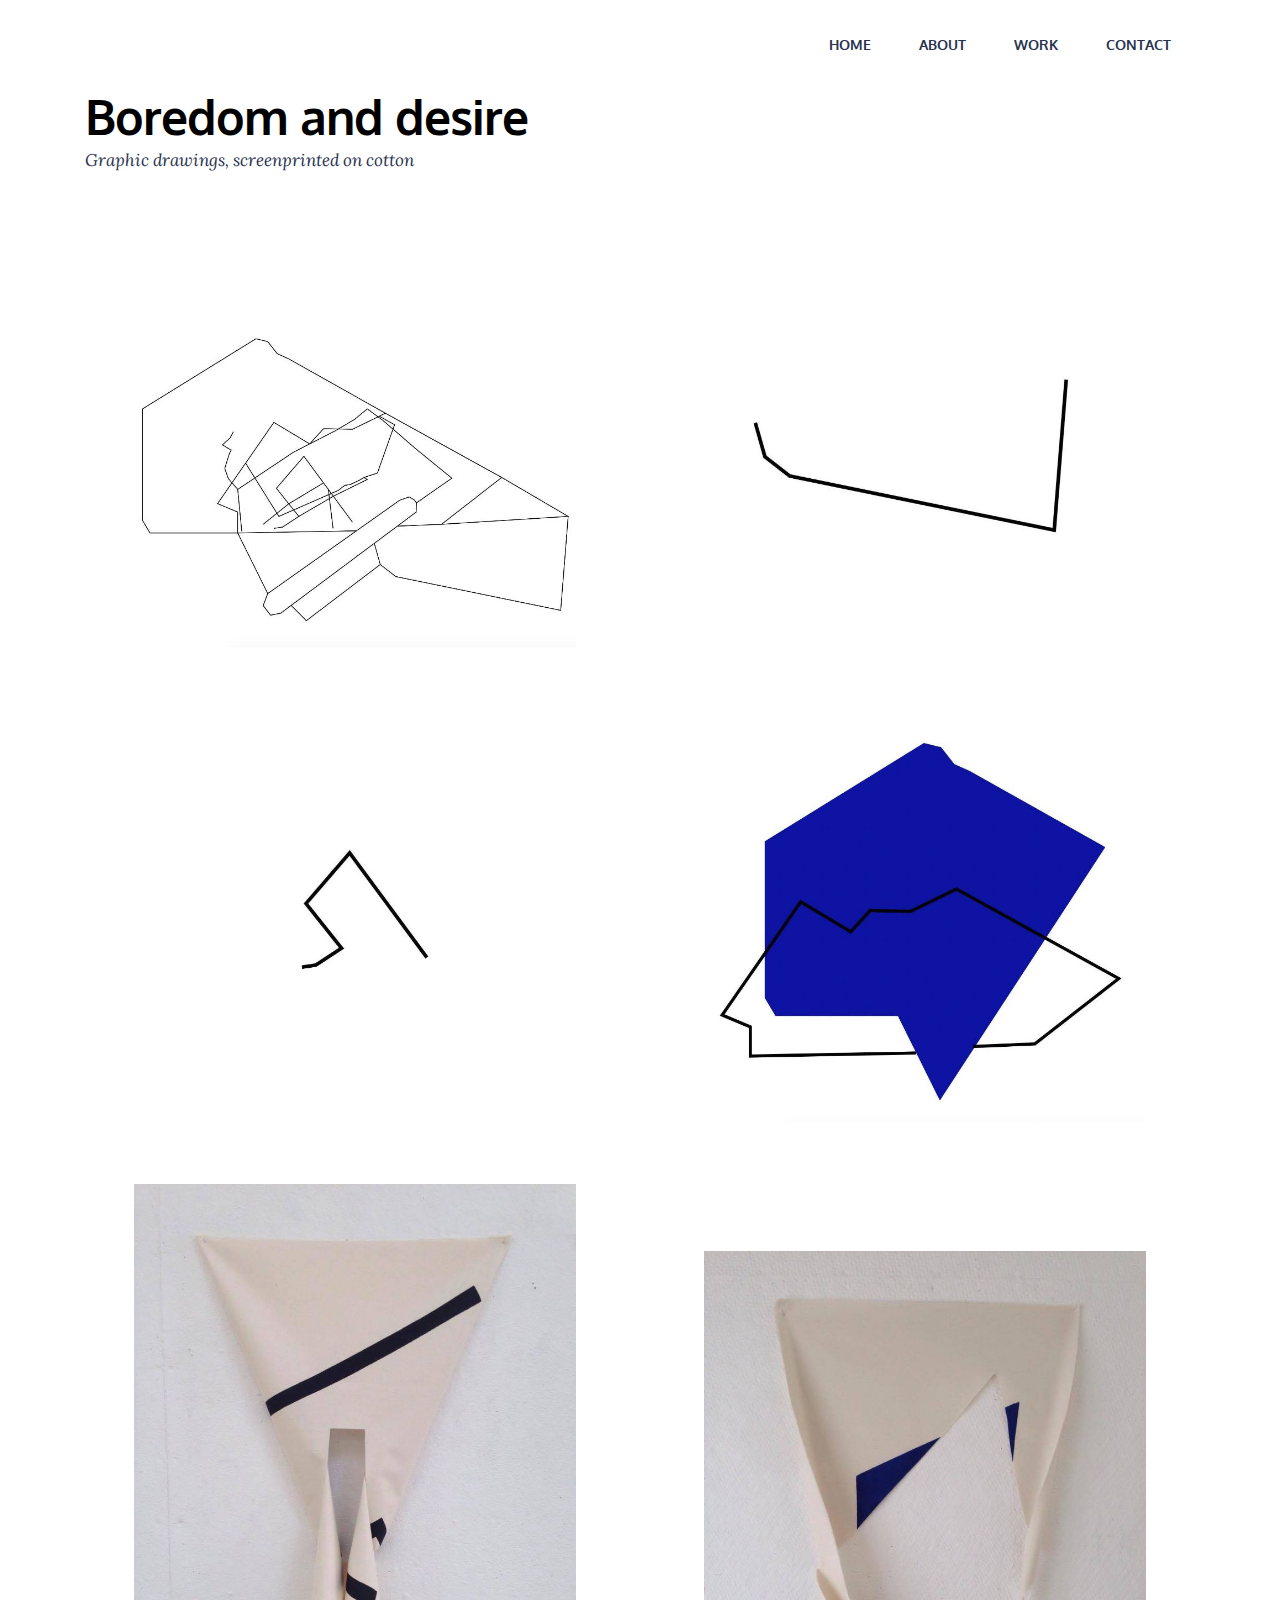
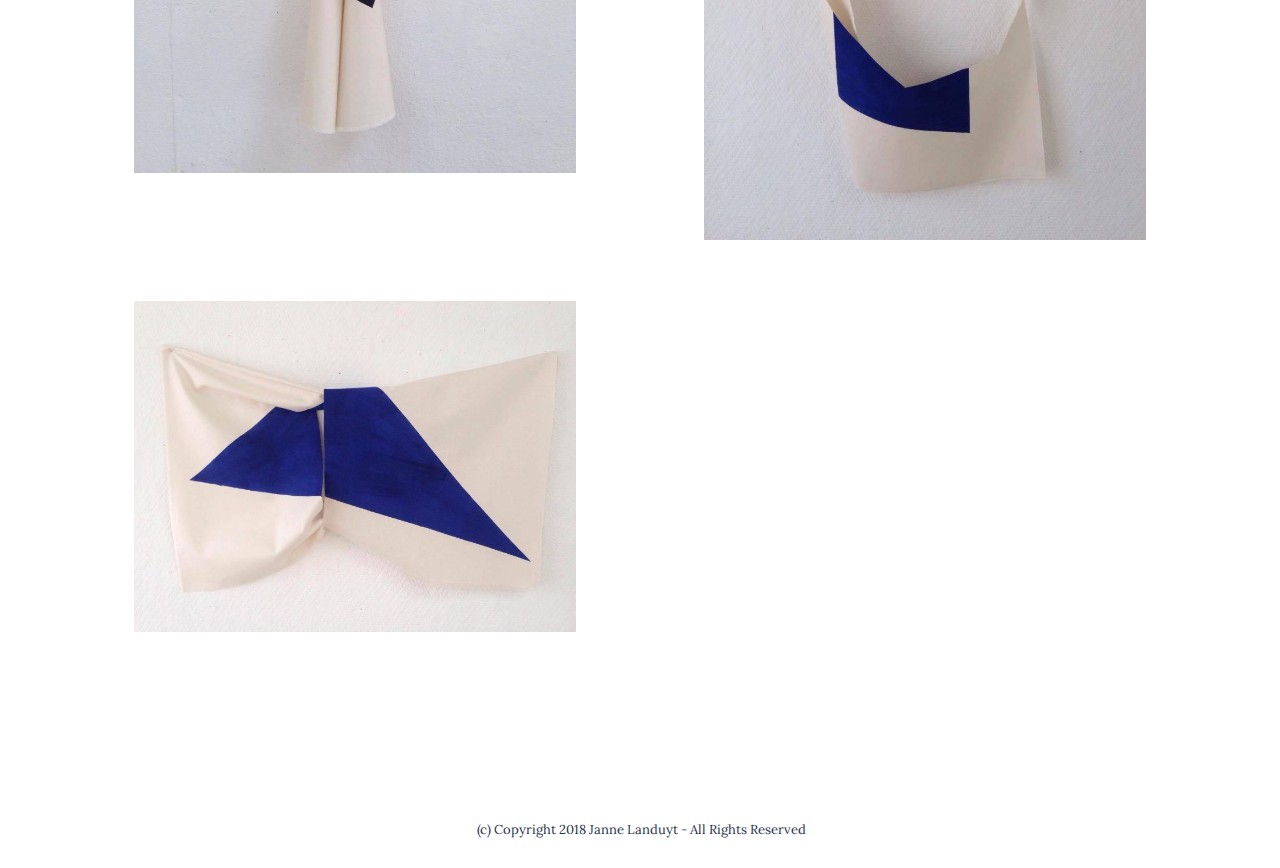
==== boredomanddesire.html @ 8091a499 "create github pages" ====
<!DOCTYPE html>
<html>
<head>
  <!-- Site made with Mobirise Website Builder v4.3.2, https://mobirise.com -->
  <meta charset="UTF-8">
  <meta http-equiv="X-UA-Compatible" content="IE=edge">
  <meta name="generator" content="Mobirise v4.3.2, mobirise.com">
  <meta name="viewport" content="width=device-width, initial-scale=1">
  <link rel="shortcut icon" href="assets/images/logo.png" type="image/x-icon">
  <meta name="description" content="Janne Landuyt, textile design, boredom and desire">
  <title>boredomanddesire</title>
  <link rel="stylesheet" href="assets/et-line-font-plugin/style.css">
  <link rel="stylesheet" href="https://fonts.googleapis.com/css?family=Montserrat:400,700">
  <link rel="stylesheet" href="https://fonts.googleapis.com/css?family=Raleway:100,100i,200,200i,300,300i,400,400i,500,500i,600,600i,700,700i,800,800i,900,900i">
  <link rel="stylesheet" href="assets/bootstrap-material-design-font/css/material.css">
  <link rel="stylesheet" href="https://fonts.googleapis.com/css?family=Lora:400,700,400italic,700italic&subset=latin">
  <link rel="stylesheet" href="assets/tether/tether.min.css">
  <link rel="stylesheet" href="assets/bootstrap/css/bootstrap.min.css">
  <link rel="stylesheet" href="assets/dropdown/css/style.css">
  <link rel="stylesheet" href="assets/theme/css/style.css">
  <link rel="stylesheet" href="assets/mobirise-gallery/style.css">
  <link rel="stylesheet" href="assets/mobirise/css/mbr-additional.css" type="text/css">
  
  
  
</head>
<body>
<section id="menu-9" data-rv-view="12">

    <nav class="navbar navbar-dropdown transparent bg-color">
        <div class="container">

            <div class="mbr-table">
                
                <div class="mbr-table-cell">

                    <button class="navbar-toggler pull-xs-right hidden-md-up" type="button" data-toggle="collapse" data-target="#exCollapsingNavbar">
                        <div class="hamburger-icon"></div>
                    </button>

                    <ul class="nav-dropdown collapse pull-xs-right nav navbar-nav navbar-toggleable-sm" id="exCollapsingNavbar"><li class="nav-item dropdown"><a class="nav-link link" href="index.html#header5-0">HOME</a></li><li class="nav-item"><a class="nav-link link" href="index.html#msg-box5-1">ABOUT</a></li><li class="nav-item"><a class="nav-link link" href="Work.html">WORK</a></li><li class="nav-item"><a class="nav-link link" href="page7.html">CONTACT</a></li></ul>
                    <button hidden="" class="navbar-toggler navbar-close" type="button" data-toggle="collapse" data-target="#exCollapsingNavbar">
                        <div class="close-icon"></div>
                    </button>

                </div>
            </div>

        </div>
    </nav>

</section>

<section class="engine"><a href="https://mobirise.co/c">free web page maker</a></section><section class="mbr-info mbr-section mbr-section-md-padding mbr-after-navbar" id="msg-box2-b" data-rv-view="14" style="background-color: rgb(255, 255, 255); padding-top: 90px; padding-bottom: 90px;">

    
    <div class="container">
        <div class="row">

            

            <div class="mbr-table-md-up">
              <div class="mbr-table-cell mbr-right-padding-md-up col-md-8 text-xs-center text-md-left">
                  <h3 class="mbr-info-title mbr-section-title display-2">Boredom and desire</h3>
                  <h2 class="mbr-info-subtitle mbr-section-subtitle">Graphic drawings, screenprinted on cotton</h2>
              </div>
              <div class="mbr-table-cell col-md-4">
                  
              </div>
            </div>

        </div>
    </div>
</section>

<section class="mbr-gallery mbr-section mbr-section-nopadding mbr-slider-carousel" data-filter="false" id="gallery2-d" data-rv-view="17" style="padding-top: 0rem; padding-bottom: 6rem;">
    <!-- Filter -->
    

    <!-- Gallery -->
    <div class="mbr-gallery-row container">
        <div class=" mbr-gallery-layout-default">
            <div>
                <div>
                    <div class="mbr-gallery-item mbr-gallery-item__mobirise3 mbr-gallery-item--p4" data-video-url="false" data-tags="Awesome">
                        <div href="#lb-gallery2-d" data-slide-to="0" data-toggle="modal">
                            
                            

                            <img src="assets/images/screen-shot-2017-10-17-at-14.37.32-1852x1341-800x579.jpg" alt="">
                            
                            <span class="icon-focus"></span>
                            
                        </div>
                    </div><div class="mbr-gallery-item mbr-gallery-item__mobirise3 mbr-gallery-item--p4" data-video-url="false" data-tags="Responsive">
                        <div href="#lb-gallery2-d" data-slide-to="1" data-toggle="modal">
                            
                            

                            <img src="assets/images/screen-shot-2018-01-03-at-14.00.14-1155x683-800x473.jpg" alt="">
                            
                            <span class="icon-focus"></span>
                            
                        </div>
                    </div><div class="mbr-gallery-item mbr-gallery-item__mobirise3 mbr-gallery-item--p4" data-video-url="false" data-tags="Responsive">
                        <div href="#lb-gallery2-d" data-slide-to="2" data-toggle="modal">
                            
                            

                            <img src="assets/images/screen-shot-2017-10-17-at-14.38.14-1327x1224-800x737.jpg" alt="">
                            
                            <span class="icon-focus"></span>
                            
                        </div>
                    </div><div class="mbr-gallery-item mbr-gallery-item__mobirise3 mbr-gallery-item--p4" data-video-url="false" data-tags="Creative">
                        <div href="#lb-gallery2-d" data-slide-to="3" data-toggle="modal">
                            
                            

                            <img src="assets/images/screen-shot-2018-01-03-at-13.59.36-1167x743-800x509.jpg" alt="">
                            
                            <span class="icon-focus"></span>
                            
                        </div>
                    </div><div class="mbr-gallery-item mbr-gallery-item__mobirise3 mbr-gallery-item--p4" data-video-url="false" data-tags="Awesome">
                        <div href="#lb-gallery2-d" data-slide-to="4" data-toggle="modal">
                            
                            

                            <img src="assets/images/22429419-1470267899693485-988376599-o-852x1136-800x1066.jpg" alt="">
                            
                            <span class="icon-focus"></span>
                            
                        </div>
                    </div><div class="mbr-gallery-item mbr-gallery-item__mobirise3 mbr-gallery-item--p4" data-video-url="false" data-tags="Beautiful">
                        <div href="#lb-gallery2-d" data-slide-to="5" data-toggle="modal">
                            
                            

                            <img src="assets/images/22403924-1470267896360152-115201936-o-852x1136-800x1066.jpg" alt="">
                            
                            <span class="icon-focus"></span>
                            
                        </div>
                    </div><div class="mbr-gallery-item mbr-gallery-item__mobirise3 mbr-gallery-item--p4" data-video-url="false" data-tags="Animated">
                        <div href="#lb-gallery2-d" data-slide-to="6" data-toggle="modal">
                            
                            

                            <img src="assets/images/22403864-1470267893026819-1848328348-o-1136x852-800x600.jpg" alt="">
                            
                            <span class="icon-focus"></span>
                            
                        </div>
                    </div>
                </div>
            </div>
            <div class="clearfix"></div>
        </div>
    </div>

    <!-- Lightbox -->
    <div data-app-prevent-settings="" class="mbr-slider modal fade carousel slide" tabindex="-1" data-keyboard="true" data-interval="false" id="lb-gallery2-d">
        <div class="modal-dialog">
            <div class="modal-content">
                <div class="modal-body">
                    <ol class="carousel-indicators">
                        <li data-app-prevent-settings="" data-target="#lb-gallery2-d" data-slide-to="0"></li><li data-app-prevent-settings="" data-target="#lb-gallery2-d" data-slide-to="1"></li><li data-app-prevent-settings="" data-target="#lb-gallery2-d" data-slide-to="2"></li><li data-app-prevent-settings="" data-target="#lb-gallery2-d" data-slide-to="3"></li><li data-app-prevent-settings="" data-target="#lb-gallery2-d" data-slide-to="4"></li><li data-app-prevent-settings="" data-target="#lb-gallery2-d" data-slide-to="5"></li><li data-app-prevent-settings="" data-target="#lb-gallery2-d" class=" active" data-slide-to="6"></li>
                    </ol>
                    <div class="carousel-inner">
                        <div class="carousel-item">
                            <img src="assets/images/screen-shot-2017-10-17-at-14.37.32-1852x1341.jpg" alt="">
                        </div><div class="carousel-item">
                            <img src="assets/images/screen-shot-2018-01-03-at-14.00.14-1155x683.jpg" alt="">
                        </div><div class="carousel-item">
                            <img src="assets/images/screen-shot-2017-10-17-at-14.38.14-1327x1224.jpg" alt="">
                        </div><div class="carousel-item">
                            <img src="assets/images/screen-shot-2018-01-03-at-13.59.36-1167x743.jpg" alt="">
                        </div><div class="carousel-item">
                            <img src="assets/images/22429419-1470267899693485-988376599-o-852x1136.jpg" alt="">
                        </div><div class="carousel-item">
                            <img src="assets/images/22403924-1470267896360152-115201936-o-852x1136.jpg" alt="">
                        </div><div class="carousel-item active">
                            <img src="assets/images/22403864-1470267893026819-1848328348-o-1136x852.jpg" alt="">
                        </div>
                    </div>
                    <a class="left carousel-control" role="button" data-slide="prev" href="#lb-gallery2-d">
                        <span class="icon-prev" aria-hidden="true"></span>
                        <span class="sr-only">Previous</span>
                    </a>
                    <a class="right carousel-control" role="button" data-slide="next" href="#lb-gallery2-d">
                        <span class="icon-next" aria-hidden="true"></span>
                        <span class="sr-only">Next</span>
                    </a>

                    <a class="close" href="#" role="button" data-dismiss="modal">
                        <span aria-hidden="true">×</span>
                        <span class="sr-only">Close</span>
                    </a>
                </div>
            </div>
        </div>
    </div>
</section>

<footer class="mbr-small-footer mbr-section mbr-section-nopadding" id="footer1-17" data-rv-view="48" style="background-color: rgb(255, 255, 255); padding-top: 1.75rem; padding-bottom: 1.75rem;">
    
    <div class="container text-xs-center">
        <p>&nbsp;(c) Copyright 2018 Janne Landuyt - All Rights Reserved</p>
    </div>
</footer>


  <script src="assets/web/assets/jquery/jquery.min.js"></script>
  <script src="assets/tether/tether.min.js"></script>
  <script src="assets/bootstrap/js/bootstrap.min.js"></script>
  <script src="assets/dropdown/js/script.min.js"></script>
  <script src="assets/touch-swipe/jquery.touch-swipe.min.js"></script>
  <script src="assets/masonry/masonry.pkgd.min.js"></script>
  <script src="assets/imagesloaded/imagesloaded.pkgd.min.js"></script>
  <script src="assets/bootstrap-carousel-swipe/bootstrap-carousel-swipe.js"></script>
  <script src="assets/smooth-scroll/smooth-scroll.js"></script>
  <script src="assets/theme/js/script.js"></script>
  <script src="assets/mobirise-gallery/player.min.js"></script>
  <script src="assets/mobirise-gallery/script.js"></script>
  
  
</body>
</html>
---- assets/et-line-font-plugin/style.css ----
@font-face {
	font-family: 'et-line';
	src:url('fonts/et-line.eot');
	src:url('fonts/et-line.eot?#iefix') format('embedded-opentype'),
		url('fonts/et-line.woff') format('woff'),
		url('fonts/et-line.ttf') format('truetype'),
		url('fonts/et-line.svg#et-line') format('svg');
	font-weight: normal;
	font-style: normal;
}

/* Use the following CSS code if you want to use data attributes for inserting your icons */
.etl-icon, [data-icon]:before {
	font-family: 'et-line';
	content: attr(data-icon);
	speak: none;
	font-weight: normal;
	font-variant: normal;
	text-transform: none;
	line-height: 1;
	-webkit-font-smoothing: antialiased;
	-moz-osx-font-smoothing: grayscale;
	display:inline-block;
}

/* Use the following CSS code if you want to have a class per icon */
/*
Instead of a list of all class selectors,
you can use the generic selector below, but it's slower:
[class*="icon-"] {
*/
.icon-mobile, .icon-laptop, .icon-desktop, .icon-tablet, .icon-phone, .icon-document, .icon-documents, .icon-search, .icon-clipboard, .icon-newspaper, .icon-notebook, .icon-book-open, .icon-browser, .icon-calendar, .icon-presentation, .icon-picture, .icon-pictures, .icon-video, .icon-camera, .icon-printer, .icon-toolbox, .icon-briefcase, .icon-wallet, .icon-gift, .icon-bargraph, .icon-grid, .icon-expand, .icon-focus, .icon-edit, .icon-adjustments, .icon-ribbon, .icon-hourglass, .icon-lock, .icon-megaphone, .icon-shield, .icon-trophy, .icon-flag, .icon-map, .icon-puzzle, .icon-basket, .icon-envelope, .icon-streetsign, .icon-telescope, .icon-gears, .icon-key, .icon-paperclip, .icon-attachment, .icon-pricetags, .icon-lightbulb, .icon-layers, .icon-pencil, .icon-tools, .icon-tools-2, .icon-scissors, .icon-paintbrush, .icon-magnifying-glass, .icon-circle-compass, .icon-linegraph, .icon-mic, .icon-strategy, .icon-beaker, .icon-caution, .icon-recycle, .icon-anchor, .icon-profile-male, .icon-profile-female, .icon-bike, .icon-wine, .icon-hotairballoon, .icon-globe, .icon-genius, .icon-map-pin, .icon-dial, .icon-chat, .icon-heart, .icon-cloud, .icon-upload, .icon-download, .icon-target, .icon-hazardous, .icon-piechart, .icon-speedometer, .icon-global, .icon-compass, .icon-lifesaver, .icon-clock, .icon-aperture, .icon-quote, .icon-scope, .icon-alarmclock, .icon-refresh, .icon-happy, .icon-sad, .icon-facebook, .icon-twitter, .icon-googleplus, .icon-rss, .icon-tumblr, .icon-linkedin, .icon-dribbble {
	font-family: 'et-line';
	speak: none;
	font-style: normal;
	font-weight: normal;
	font-variant: normal;
	text-transform: none;
	line-height: 1;
	-webkit-font-smoothing: antialiased;
	-moz-osx-font-smoothing: grayscale;
	display:inline-block;
}
.icon-mobile:before {
	content: "\e000";
}
.icon-laptop:before {
	content: "\e001";
}
.icon-desktop:before {
	content: "\e002";
}
.icon-tablet:before {
	content: "\e003";
}
.icon-phone:before {
	content: "\e004";
}
.icon-document:before {
	content: "\e005";
}
.icon-documents:before {
	content: "\e006";
}
.icon-search:before {
	content: "\e007";
}
.icon-clipboard:before {
	content: "\e008";
}
.icon-newspaper:before {
	content: "\e009";
}
.icon-notebook:before {
	content: "\e00a";
}
.icon-book-open:before {
	content: "\e00b";
}
.icon-browser:before {
	content: "\e00c";
}
.icon-calendar:before {
	content: "\e00d";
}
.icon-presentation:before {
	content: "\e00e";
}
.icon-picture:before {
	content: "\e00f";
}
.icon-pictures:before {
	content: "\e010";
}
.icon-video:before {
	content: "\e011";
}
.icon-camera:before {
	content: "\e012";
}
.icon-printer:before {
	content: "\e013";
}
.icon-toolbox:before {
	content: "\e014";
}
.icon-briefcase:before {
	content: "\e015";
}
.icon-wallet:before {
	content: "\e016";
}
.icon-gift:before {
	content: "\e017";
}
.icon-bargraph:before {
	content: "\e018";
}
.icon-grid:before {
	content: "\e019";
}
.icon-expand:before {
	content: "\e01a";
}
.icon-focus:before {
	content: "\e01b";
}
.icon-edit:before {
	content: "\e01c";
}
.icon-adjustments:before {
	content: "\e01d";
}
.icon-ribbon:before {
	content: "\e01e";
}
.icon-hourglass:before {
	content: "\e01f";
}
.icon-lock:before {
	content: "\e020";
}
.icon-megaphone:before {
	content: "\e021";
}
.icon-shield:before {
	content: "\e022";
}
.icon-trophy:before {
	content: "\e023";
}
.icon-flag:before {
	content: "\e024";
}
.icon-map:before {
	content: "\e025";
}
.icon-puzzle:before {
	content: "\e026";
}
.icon-basket:before {
	content: "\e027";
}
.icon-envelope:before {
	content: "\e028";
}
.icon-streetsign:before {
	content: "\e029";
}
.icon-telescope:before {
	content: "\e02a";
}
.icon-gears:before {
	content: "\e02b";
}
.icon-key:before {
	content: "\e02c";
}
.icon-paperclip:before {
	content: "\e02d";
}
.icon-attachment:before {
	content: "\e02e";
}
.icon-pricetags:before {
	content: "\e02f";
}
.icon-lightbulb:before {
	content: "\e030";
}
.icon-layers:before {
	content: "\e031";
}
.icon-pencil:before {
	content: "\e032";
}
.icon-tools:before {
	content: "\e033";
}
.icon-tools-2:before {
	content: "\e034";
}
.icon-scissors:before {
	content: "\e035";
}
.icon-paintbrush:before {
	content: "\e036";
}
.icon-magnifying-glass:before {
	content: "\e037";
}
.icon-circle-compass:before {
	content: "\e038";
}
.icon-linegraph:before {
	content: "\e039";
}
.icon-mic:before {
	content: "\e03a";
}
.icon-strategy:before {
	content: "\e03b";
}
.icon-beaker:before {
	content: "\e03c";
}
.icon-caution:before {
	content: "\e03d";
}
.icon-recycle:before {
	content: "\e03e";
}
.icon-anchor:before {
	content: "\e03f";
}
.icon-profile-male:before {
	content: "\e040";
}
.icon-profile-female:before {
	content: "\e041";
}
.icon-bike:before {
	content: "\e042";
}
.icon-wine:before {
	content: "\e043";
}
.icon-hotairballoon:before {
	content: "\e044";
}
.icon-globe:before {
	content: "\e045";
}
.icon-genius:before {
	content: "\e046";
}
.icon-map-pin:before {
	content: "\e047";
}
.icon-dial:before {
	content: "\e048";
}
.icon-chat:before {
	content: "\e049";
}
.icon-heart:before {
	content: "\e04a";
}
.icon-cloud:before {
	content: "\e04b";
}
.icon-upload:before {
	content: "\e04c";
}
.icon-download:before {
	content: "\e04d";
}
.icon-target:before {
	content: "\e04e";
}
.icon-hazardous:before {
	content: "\e04f";
}
.icon-piechart:before {
	content: "\e050";
}
.icon-speedometer:before {
	content: "\e051";
}
.icon-global:before {
	content: "\e052";
}
.icon-compass:before {
	content: "\e053";
}
.icon-lifesaver:before {
	content: "\e054";
}
.icon-clock:before {
	content: "\e055";
}
.icon-aperture:before {
	content: "\e056";
}
.icon-quote:before {
	content: "\e057";
}
.icon-scope:before {
	content: "\e058";
}
.icon-alarmclock:before {
	content: "\e059";
}
.icon-refresh:before {
	content: "\e05a";
}
.icon-happy:before {
	content: "\e05b";
}
.icon-sad:before {
	content: "\e05c";
}
.icon-facebook:before {
	content: "\e05d";
}
.icon-twitter:before {
	content: "\e05e";
}
.icon-googleplus:before {
	content: "\e05f";
}
.icon-rss:before {
	content: "\e060";
}
.icon-tumblr:before {
	content: "\e061";
}
.icon-linkedin:before {
	content: "\e062";
}
.icon-dribbble:before {
	content: "\e063";
}
---- assets/bootstrap-material-design-font/css/material.css ----
@font-face {
  font-family: 'Material-Design-Icons';
  src: url('../fonts/Material-Design-Icons.eot?3ocs8m');
  src: url('../fonts/Material-Design-Icons.eot?#iefix3ocs8m') format('embedded-opentype'), url('../fonts/Material-Design-Icons.woff?3ocs8m') format('woff'), url('../fonts/Material-Design-Icons.ttf?3ocs8m') format('truetype'), url('../fonts/Material-Design-Icons.svg?3ocs8m#Material-Design-Icons') format('svg');
  font-weight: normal;
  font-style: normal;
}
[class^="mdi-"],
[class*="mdi-"] {
  speak: none;
  display: inline-block;
  font-style: normal;
  font-variant:normal;
  font-weight:normal;
  /*font-size:24px;*/
  line-height:1;
  font-family:'Material-Design-Icons' !important;
  text-rendering: auto;
  
  -webkit-font-smoothing: antialiased;
  -moz-osx-font-smoothing: grayscale;
  -webkit-transform: translate(0, 0);
      -ms-transform: translate(0, 0);
          transform: translate(0, 0);
}
[class^="mdi-"]:before,
[class*="mdi-"]:before {
  display: inline-block;
  speak: none;
  text-decoration: inherit;
}
[class^="mdi-"].pull-left,
[class*="mdi-"].pull-left {
  margin-right: .3em;
}
[class^="mdi-"].pull-right,
[class*="mdi-"].pull-right {
  margin-left: .3em;
}
[class^="mdi-"].mdi-lg:before,
[class*="mdi-"].mdi-lg:before,
[class^="mdi-"].mdi-lg:after,
[class*="mdi-"].mdi-lg:after {
  font-size: 1.33333333em;
  line-height: 0.75em;
  vertical-align: -15%;
}
[class^="mdi-"].mdi-2x:before,
[class*="mdi-"].mdi-2x:before,
[class^="mdi-"].mdi-2x:after,
[class*="mdi-"].mdi-2x:after {
  font-size: 2em;
}
[class^="mdi-"].mdi-3x:before,
[class*="mdi-"].mdi-3x:before,
[class^="mdi-"].mdi-3x:after,
[class*="mdi-"].mdi-3x:after {
  font-size: 3em;
}
[class^="mdi-"].mdi-4x:before,
[class*="mdi-"].mdi-4x:before,
[class^="mdi-"].mdi-4x:after,
[class*="mdi-"].mdi-4x:after {
  font-size: 4em;
}
[class^="mdi-"].mdi-5x:before,
[class*="mdi-"].mdi-5x:before,
[class^="mdi-"].mdi-5x:after,
[class*="mdi-"].mdi-5x:after {
  font-size: 5em;
}
[class^="mdi-device-signal-cellular-"]:after,
[class^="mdi-device-battery-"]:after,
[class^="mdi-device-battery-charging-"]:after,
[class^="mdi-device-signal-cellular-connected-no-internet-"]:after,
[class^="mdi-device-signal-wifi-"]:after,
[class^="mdi-device-signal-wifi-statusbar-not-connected"]:after,
.mdi-device-network-wifi:after {
  opacity: .3;
  position: absolute;
  left: 0;
  top: 0;
  z-index: 1;
  display: inline-block;
  speak: none;
  text-decoration: inherit;
}
[class^="mdi-device-signal-cellular-"]:after {
  content: "\e758";
}
[class^="mdi-device-battery-"]:after {
  content: "\e735";
}
[class^="mdi-device-battery-charging-"]:after {
  content: "\e733";
}
[class^="mdi-device-signal-cellular-connected-no-internet-"]:after {
  content: "\e75d";
}
[class^="mdi-device-signal-wifi-"]:after,
.mdi-device-network-wifi:after {
  content: "\e765";
}
[class^="mdi-device-signal-wifi-statusbasr-not-connected"]:after {
  content: "\e8f7";
}
.mdi-device-signal-cellular-off:after,
.mdi-device-signal-cellular-null:after,
.mdi-device-signal-cellular-no-sim:after,
.mdi-device-signal-wifi-off:after,
.mdi-device-signal-wifi-4-bar:after,
.mdi-device-signal-cellular-4-bar:after,
.mdi-device-battery-alert:after,
.mdi-device-signal-cellular-connected-no-internet-4-bar:after,
.mdi-device-battery-std:after,
.mdi-device-battery-full .mdi-device-battery-unknown:after {
  content: "";
}
.mdi-fw {
  width: 1.28571429em;
  text-align: center;
}
.mdi-ul {
  padding-left: 0;
  margin-left: 2.14285714em;
  list-style-type: none;
}
.mdi-ul > li {
  position: relative;
}
.mdi-li {
  position: absolute;
  left: -2.14285714em;
  width: 2.14285714em;
  top: 0.14285714em;
  text-align: center;
}
.mdi-li.mdi-lg {
  left: -1.85714286em;
}
.mdi-border {
  padding: .2em .25em .15em;
  border: solid 0.08em #eeeeee;
  border-radius: .1em;
}
.mdi-spin {
  -webkit-animation: mdi-spin 2s infinite linear;
  animation: mdi-spin 2s infinite linear;
  -webkit-transform-origin: 50% 50%;
  -ms-transform-origin: 50% 50%;
      transform-origin: 50% 50%;
}
.mdi-pulse {
  -webkit-animation: mdi-spin 1s steps(8) infinite;
  animation: mdi-spin 1s steps(8) infinite;
  -webkit-transform-origin: 50% 50%;
  -ms-transform-origin: 50% 50%;
      transform-origin: 50% 50%;
}
@-webkit-keyframes mdi-spin {
  0% {
    -webkit-transform: rotate(0deg);
    transform: rotate(0deg);
  }
  100% {
    -webkit-transform: rotate(359deg);
    transform: rotate(359deg);
  }
}
@keyframes mdi-spin {
  0% {
    -webkit-transform: rotate(0deg);
    transform: rotate(0deg);
  }
  100% {
    -webkit-transform: rotate(359deg);
    transform: rotate(359deg);
  }
}
.mdi-rotate-90 {
  filter: progid:DXImageTransform.Microsoft.BasicImage(rotation=1);
  -webkit-transform: rotate(90deg);
  -ms-transform: rotate(90deg);
  transform: rotate(90deg);
}
.mdi-rotate-180 {
  filter: progid:DXImageTransform.Microsoft.BasicImage(rotation=2);
  -webkit-transform: rotate(180deg);
  -ms-transform: rotate(180deg);
  transform: rotate(180deg);
}
.mdi-rotate-270 {
  filter: progid:DXImageTransform.Microsoft.BasicImage(rotation=3);
  -webkit-transform: rotate(270deg);
  -ms-transform: rotate(270deg);
  transform: rotate(270deg);
}
.mdi-flip-horizontal {
  filter: progid:DXImageTransform.Microsoft.BasicImage(rotation=0, mirror=1);
  -webkit-transform: scale(-1, 1);
  -ms-transform: scale(-1, 1);
  transform: scale(-1, 1);
}
.mdi-flip-vertical {
  filter: progid:DXImageTransform.Microsoft.BasicImage(rotation=2, mirror=1);
  -webkit-transform: scale(1, -1);
  -ms-transform: scale(1, -1);
  transform: scale(1, -1);
}
:root .mdi-rotate-90,
:root .mdi-rotate-180,
:root .mdi-rotate-270,
:root .mdi-flip-horizontal,
:root .mdi-flip-vertical {
  -webkit-filter: none;
          filter: none;
}
.mdi-stack {
  position: relative;
  display: inline-block;
  width: 2em;
  height: 2em;
  line-height: 2em;
  vertical-align: middle;
}
.mdi-stack-1x,
.mdi-stack-2x {
  position: absolute;
  left: 0;
  width: 100%;
  text-align: center;
}
.mdi-stack-1x {
  line-height: inherit;
}
.mdi-stack-2x {
  font-size: 2em;
}
.mdi-inverse {
  color: #ffffff;
}
/* Start Icons */
.mdi-action-3d-rotation:before {
  content: "\e600";
}
.mdi-action-accessibility:before {
  content: "\e601";
}
.mdi-action-account-balance-wallet:before {
  content: "\e602";
}
.mdi-action-account-balance:before {
  content: "\e603";
}
.mdi-action-account-box:before {
  content: "\e604";
}
.mdi-action-account-child:before {
  content: "\e605";
}
.mdi-action-account-circle:before {
  content: "\e606";
}
.mdi-action-add-shopping-cart:before {
  content: "\e607";
}
.mdi-action-alarm-add:before {
  content: "\e608";
}
.mdi-action-alarm-off:before {
  content: "\e609";
}
.mdi-action-alarm-on:before {
  content: "\e60a";
}
.mdi-action-alarm:before {
  content: "\e60b";
}
.mdi-action-android:before {
  content: "\e60c";
}
.mdi-action-announcement:before {
  content: "\e60d";
}
.mdi-action-aspect-ratio:before {
  content: "\e60e";
}
.mdi-action-assessment:before {
  content: "\e60f";
}
.mdi-action-assignment-ind:before {
  content: "\e610";
}
.mdi-action-assignment-late:before {
  content: "\e611";
}
.mdi-action-assignment-return:before {
  content: "\e612";
}
.mdi-action-assignment-returned:before {
  content: "\e613";
}
.mdi-action-assignment-turned-in:before {
  content: "\e614";
}
.mdi-action-assignment:before {
  content: "\e615";
}
.mdi-action-autorenew:before {
  content: "\e616";
}
.mdi-action-backup:before {
  content: "\e617";
}
.mdi-action-book:before {
  content: "\e618";
}
.mdi-action-bookmark-outline:before {
  content: "\e619";
}
.mdi-action-bookmark:before {
  content: "\e61a";
}
.mdi-action-bug-report:before {
  content: "\e61b";
}
.mdi-action-cached:before {
  content: "\e61c";
}
.mdi-action-check-circle:before {
  content: "\e61d";
}
.mdi-action-class:before {
  content: "\e61e";
}
.mdi-action-credit-card:before {
  content: "\e61f";
}
.mdi-action-dashboard:before {
  content: "\e620";
}
.mdi-action-delete:before {
  content: "\e621";
}
.mdi-action-description:before {
  content: "\e622";
}
.mdi-action-dns:before {
  content: "\e623";
}
.mdi-action-done-all:before {
  content: "\e624";
}
.mdi-action-done:before {
  content: "\e625";
}
.mdi-action-event:before {
  content: "\e626";
}
.mdi-action-exit-to-app:before {
  content: "\e627";
}
.mdi-action-explore:before {
  content: "\e628";
}
.mdi-action-extension:before {
  content: "\e629";
}
.mdi-action-face-unlock:before {
  content: "\e62a";
}
.mdi-action-favorite-outline:before {
  content: "\e62b";
}
.mdi-action-favorite:before {
  content: "\e62c";
}
.mdi-action-find-in-page:before {
  content: "\e62d";
}
.mdi-action-find-replace:before {
  content: "\e62e";
}
.mdi-action-flip-to-back:before {
  content: "\e62f";
}
.mdi-action-flip-to-front:before {
  content: "\e630";
}
.mdi-action-get-app:before {
  content: "\e631";
}
.mdi-action-grade:before {
  content: "\e632";
}
.mdi-action-group-work:before {
  content: "\e633";
}
.mdi-action-help:before {
  content: "\e634";
}
.mdi-action-highlight-remove:before {
  content: "\e635";
}
.mdi-action-history:before {
  content: "\e636";
}
.mdi-action-home:before {
  content: "\e637";
}
.mdi-action-https:before {
  content: "\e638";
}
.mdi-action-info-outline:before {
  content: "\e639";
}
.mdi-action-info:before {
  content: "\e63a";
}
.mdi-action-input:before {
  content: "\e63b";
}
.mdi-action-invert-colors:before {
  content: "\e63c";
}
.mdi-action-label-outline:before {
  content: "\e63d";
}
.mdi-action-label:before {
  content: "\e63e";
}
.mdi-action-language:before {
  content: "\e63f";
}
.mdi-action-launch:before {
  content: "\e640";
}
.mdi-action-list:before {
  content: "\e641";
}
.mdi-action-lock-open:before {
  content: "\e642";
}
.mdi-action-lock-outline:before {
  content: "\e643";
}
.mdi-action-lock:before {
  content: "\e644";
}
.mdi-action-loyalty:before {
  content: "\e645";
}
.mdi-action-markunread-mailbox:before {
  content: "\e646";
}
.mdi-action-note-add:before {
  content: "\e647";
}
.mdi-action-open-in-browser:before {
  content: "\e648";
}
.mdi-action-open-in-new:before {
  content: "\e649";
}
.mdi-action-open-with:before {
  content: "\e64a";
}
.mdi-action-pageview:before {
  content: "\e64b";
}
.mdi-action-payment:before {
  content: "\e64c";
}
.mdi-action-perm-camera-mic:before {
  content: "\e64d";
}
.mdi-action-perm-contact-cal:before {
  content: "\e64e";
}
.mdi-action-perm-data-setting:before {
  content: "\e64f";
}
.mdi-action-perm-device-info:before {
  content: "\e650";
}
.mdi-action-perm-identity:before {
  content: "\e651";
}
.mdi-action-perm-media:before {
  content: "\e652";
}
.mdi-action-perm-phone-msg:before {
  content: "\e653";
}
.mdi-action-perm-scan-wifi:before {
  content: "\e654";
}
.mdi-action-picture-in-picture:before {
  content: "\e655";
}
.mdi-action-polymer:before {
  content: "\e656";
}
.mdi-action-print:before {
  content: "\e657";
}
.mdi-action-query-builder:before {
  content: "\e658";
}
.mdi-action-question-answer:before {
  content: "\e659";
}
.mdi-action-receipt:before {
  content: "\e65a";
}
.mdi-action-redeem:before {
  content: "\e65b";
}
.mdi-action-reorder:before {
  content: "\e65c";
}
.mdi-action-report-problem:before {
  content: "\e65d";
}
.mdi-action-restore:before {
  content: "\e65e";
}
.mdi-action-room:before {
  content: "\e65f";
}
.mdi-action-schedule:before {
  content: "\e660";
}
.mdi-action-search:before {
  content: "\e661";
}
.mdi-action-settings-applications:before {
  content: "\e662";
}
.mdi-action-settings-backup-restore:before {
  content: "\e663";
}
.mdi-action-settings-bluetooth:before {
  content: "\e664";
}
.mdi-action-settings-cell:before {
  content: "\e665";
}
.mdi-action-settings-display:before {
  content: "\e666";
}
.mdi-action-settings-ethernet:before {
  content: "\e667";
}
.mdi-action-settings-input-antenna:before {
  content: "\e668";
}
.mdi-action-settings-input-component:before {
  content: "\e669";
}
.mdi-action-settings-input-composite:before {
  content: "\e66a";
}
.mdi-action-settings-input-hdmi:before {
  content: "\e66b";
}
.mdi-action-settings-input-svideo:before {
  content: "\e66c";
}
.mdi-action-settings-overscan:before {
  content: "\e66d";
}
.mdi-action-settings-phone:before {
  content: "\e66e";
}
.mdi-action-settings-power:before {
  content: "\e66f";
}
.mdi-action-settings-remote:before {
  content: "\e670";
}
.mdi-action-settings-voice:before {
  content: "\e671";
}
.mdi-action-settings:before {
  content: "\e672";
}
.mdi-action-shop-two:before {
  content: "\e673";
}
.mdi-action-shop:before {
  content: "\e674";
}
.mdi-action-shopping-basket:before {
  content: "\e675";
}
.mdi-action-shopping-cart:before {
  content: "\e676";
}
.mdi-action-speaker-notes:before {
  content: "\e677";
}
.mdi-action-spellcheck:before {
  content: "\e678";
}
.mdi-action-star-rate:before {
  content: "\e679";
}
.mdi-action-stars:before {
  content: "\e67a";
}
.mdi-action-store:before {
  content: "\e67b";
}
.mdi-action-subject:before {
  content: "\e67c";
}
.mdi-action-supervisor-account:before {
  content: "\e67d";
}
.mdi-action-swap-horiz:before {
  content: "\e67e";
}
.mdi-action-swap-vert-circle:before {
  content: "\e67f";
}
.mdi-action-swap-vert:before {
  content: "\e680";
}
.mdi-action-system-update-tv:before {
  content: "\e681";
}
.mdi-action-tab-unselected:before {
  content: "\e682";
}
.mdi-action-tab:before {
  content: "\e683";
}
.mdi-action-theaters:before {
  content: "\e684";
}
.mdi-action-thumb-down:before {
  content: "\e685";
}
.mdi-action-thumb-up:before {
  content: "\e686";
}
.mdi-action-thumbs-up-down:before {
  content: "\e687";
}
.mdi-action-toc:before {
  content: "\e688";
}
.mdi-action-today:before {
  content: "\e689";
}
.mdi-action-track-changes:before {
  content: "\e68a";
}
.mdi-action-translate:before {
  content: "\e68b";
}
.mdi-action-trending-down:before {
  content: "\e68c";
}
.mdi-action-trending-neutral:before {
  content: "\e68d";
}
.mdi-action-trending-up:before {
  content: "\e68e";
}
.mdi-action-turned-in-not:before {
  content: "\e68f";
}
.mdi-action-turned-in:before {
  content: "\e690";
}
.mdi-action-verified-user:before {
  content: "\e691";
}
.mdi-action-view-agenda:before {
  content: "\e692";
}
.mdi-action-view-array:before {
  content: "\e693";
}
.mdi-action-view-carousel:before {
  content: "\e694";
}
.mdi-action-view-column:before {
  content: "\e695";
}
.mdi-action-view-day:before {
  content: "\e696";
}
.mdi-action-view-headline:before {
  content: "\e697";
}
.mdi-action-view-list:before {
  content: "\e698";
}
.mdi-action-view-module:before {
  content: "\e699";
}
.mdi-action-view-quilt:before {
  content: "\e69a";
}
.mdi-action-view-stream:before {
  content: "\e69b";
}
.mdi-action-view-week:before {
  content: "\e69c";
}
.mdi-action-visibility-off:before {
  content: "\e69d";
}
.mdi-action-visibility:before {
  content: "\e69e";
}
.mdi-action-wallet-giftcard:before {
  content: "\e69f";
}
.mdi-action-wallet-membership:before {
  content: "\e6a0";
}
.mdi-action-wallet-travel:before {
  content: "\e6a1";
}
.mdi-action-work:before {
  content: "\e6a2";
}
.mdi-alert-error:before {
  content: "\e6a3";
}
.mdi-alert-warning:before {
  content: "\e6a4";
}
.mdi-av-album:before {
  content: "\e6a5";
}
.mdi-av-closed-caption:before {
  content: "\e6a6";
}
.mdi-av-equalizer:before {
  content: "\e6a7";
}
.mdi-av-explicit:before {
  content: "\e6a8";
}
.mdi-av-fast-forward:before {
  content: "\e6a9";
}
.mdi-av-fast-rewind:before {
  content: "\e6aa";
}
.mdi-av-games:before {
  content: "\e6ab";
}
.mdi-av-hearing:before {
  content: "\e6ac";
}
.mdi-av-high-quality:before {
  content: "\e6ad";
}
.mdi-av-loop:before {
  content: "\e6ae";
}
.mdi-av-mic-none:before {
  content: "\e6af";
}
.mdi-av-mic-off:before {
  content: "\e6b0";
}
.mdi-av-mic:before {
  content: "\e6b1";
}
.mdi-av-movie:before {
  content: "\e6b2";
}
.mdi-av-my-library-add:before {
  content: "\e6b3";
}
.mdi-av-my-library-books:before {
  content: "\e6b4";
}
.mdi-av-my-library-music:before {
  content: "\e6b5";
}
.mdi-av-new-releases:before {
  content: "\e6b6";
}
.mdi-av-not-interested:before {
  content: "\e6b7";
}
.mdi-av-pause-circle-fill:before {
  content: "\e6b8";
}
.mdi-av-pause-circle-outline:before {
  content: "\e6b9";
}
.mdi-av-pause:before {
  content: "\e6ba";
}
.mdi-av-play-arrow:before {
  content: "\e6bb";
}
.mdi-av-play-circle-fill:before {
  content: "\e6bc";
}
.mdi-av-play-circle-outline:before {
  content: "\e6bd";
}
.mdi-av-play-shopping-bag:before {
  content: "\e6be";
}
.mdi-av-playlist-add:before {
  content: "\e6bf";
}
.mdi-av-queue-music:before {
  content: "\e6c0";
}
.mdi-av-queue:before {
  content: "\e6c1";
}
.mdi-av-radio:before {
  content: "\e6c2";
}
.mdi-av-recent-actors:before {
  content: "\e6c3";
}
.mdi-av-repeat-one:before {
  content: "\e6c4";
}
.mdi-av-repeat:before {
  content: "\e6c5";
}
.mdi-av-replay:before {
  content: "\e6c6";
}
.mdi-av-shuffle:before {
  content: "\e6c7";
}
.mdi-av-skip-next:before {
  content: "\e6c8";
}
.mdi-av-skip-previous:before {
  content: "\e6c9";
}
.mdi-av-snooze:before {
  content: "\e6ca";
}
.mdi-av-stop:before {
  content: "\e6cb";
}
.mdi-av-subtitles:before {
  content: "\e6cc";
}
.mdi-av-surround-sound:before {
  content: "\e6cd";
}
.mdi-av-timer:before {
  content: "\e6ce";
}
.mdi-av-video-collection:before {
  content: "\e6cf";
}
.mdi-av-videocam-off:before {
  content: "\e6d0";
}
.mdi-av-videocam:before {
  content: "\e6d1";
}
.mdi-av-volume-down:before {
  content: "\e6d2";
}
.mdi-av-volume-mute:before {
  content: "\e6d3";
}
.mdi-av-volume-off:before {
  content: "\e6d4";
}
.mdi-av-volume-up:before {
  content: "\e6d5";
}
.mdi-av-web:before {
  content: "\e6d6";
}
.mdi-communication-business:before {
  content: "\e6d7";
}
.mdi-communication-call-end:before {
  content: "\e6d8";
}
.mdi-communication-call-made:before {
  content: "\e6d9";
}
.mdi-communication-call-merge:before {
  content: "\e6da";
}
.mdi-communication-call-missed:before {
  content: "\e6db";
}
.mdi-communication-call-received:before {
  content: "\e6dc";
}
.mdi-communication-call-split:before {
  content: "\e6dd";
}
.mdi-communication-call:before {
  content: "\e6de";
}
.mdi-communication-chat:before {
  content: "\e6df";
}
.mdi-communication-clear-all:before {
  content: "\e6e0";
}
.mdi-communication-comment:before {
  content: "\e6e1";
}
.mdi-communication-contacts:before {
  content: "\e6e2";
}
.mdi-communication-dialer-sip:before {
  content: "\e6e3";
}
.mdi-communication-dialpad:before {
  content: "\e6e4";
}
.mdi-communication-dnd-on:before {
  content: "\e6e5";
}
.mdi-communication-email:before {
  content: "\e6e6";
}
.mdi-communication-forum:before {
  content: "\e6e7";
}
.mdi-communication-import-export:before {
  content: "\e6e8";
}
.mdi-communication-invert-colors-off:before {
  content: "\e6e9";
}
.mdi-communication-invert-colors-on:before {
  content: "\e6ea";
}
.mdi-communication-live-help:before {
  content: "\e6eb";
}
.mdi-communication-location-off:before {
  content: "\e6ec";
}
.mdi-communication-location-on:before {
  content: "\e6ed";
}
.mdi-communication-message:before {
  content: "\e6ee";
}
.mdi-communication-messenger:before {
  content: "\e6ef";
}
.mdi-communication-no-sim:before {
  content: "\e6f0";
}
.mdi-communication-phone:before {
  content: "\e6f1";
}
.mdi-communication-portable-wifi-off:before {
  content: "\e6f2";
}
.mdi-communication-quick-contacts-dialer:before {
  content: "\e6f3";
}
.mdi-communication-quick-contacts-mail:before {
  content: "\e6f4";
}
.mdi-communication-ring-volume:before {
  content: "\e6f5";
}
.mdi-communication-stay-current-landscape:before {
  content: "\e6f6";
}
.mdi-communication-stay-current-portrait:before {
  content: "\e6f7";
}
.mdi-communication-stay-primary-landscape:before {
  content: "\e6f8";
}
.mdi-communication-stay-primary-portrait:before {
  content: "\e6f9";
}
.mdi-communication-swap-calls:before {
  content: "\e6fa";
}
.mdi-communication-textsms:before {
  content: "\e6fb";
}
.mdi-communication-voicemail:before {
  content: "\e6fc";
}
.mdi-communication-vpn-key:before {
  content: "\e6fd";
}
.mdi-content-add-box:before {
  content: "\e6fe";
}
.mdi-content-add-circle-outline:before {
  content: "\e6ff";
}
.mdi-content-add-circle:before {
  content: "\e700";
}
.mdi-content-add:before {
  content: "\e701";
}
.mdi-content-archive:before {
  content: "\e702";
}
.mdi-content-backspace:before {
  content: "\e703";
}
.mdi-content-block:before {
  content: "\e704";
}
.mdi-content-clear:before {
  content: "\e705";
}
.mdi-content-content-copy:before {
  content: "\e706";
}
.mdi-content-content-cut:before {
  content: "\e707";
}
.mdi-content-content-paste:before {
  content: "\e708";
}
.mdi-content-create:before {
  content: "\e709";
}
.mdi-content-drafts:before {
  content: "\e70a";
}
.mdi-content-filter-list:before {
  content: "\e70b";
}
.mdi-content-flag:before {
  content: "\e70c";
}
.mdi-content-forward:before {
  content: "\e70d";
}
.mdi-content-gesture:before {
  content: "\e70e";
}
.mdi-content-inbox:before {
  content: "\e70f";
}
.mdi-content-link:before {
  content: "\e710";
}
.mdi-content-mail:before {
  content: "\e711";
}
.mdi-content-markunread:before {
  content: "\e712";
}
.mdi-content-redo:before {
  content: "\e713";
}
.mdi-content-remove-circle-outline:before {
  content: "\e714";
}
.mdi-content-remove-circle:before {
  content: "\e715";
}
.mdi-content-remove:before {
  content: "\e716";
}
.mdi-content-reply-all:before {
  content: "\e717";
}
.mdi-content-reply:before {
  content: "\e718";
}
.mdi-content-report:before {
  content: "\e719";
}
.mdi-content-save:before {
  content: "\e71a";
}
.mdi-content-select-all:before {
  content: "\e71b";
}
.mdi-content-send:before {
  content: "\e71c";
}
.mdi-content-sort:before {
  content: "\e71d";
}
.mdi-content-text-format:before {
  content: "\e71e";
}
.mdi-content-undo:before {
  content: "\e71f";
}
.mdi-editor-attach-file:before {
  content: "\e776";
}
.mdi-editor-attach-money:before {
  content: "\e777";
}
.mdi-editor-border-all:before {
  content: "\e778";
}
.mdi-editor-border-bottom:before {
  content: "\e779";
}
.mdi-editor-border-clear:before {
  content: "\e77a";
}
.mdi-editor-border-color:before {
  content: "\e77b";
}
.mdi-editor-border-horizontal:before {
  content: "\e77c";
}
.mdi-editor-border-inner:before {
  content: "\e77d";
}
.mdi-editor-border-left:before {
  content: "\e77e";
}
.mdi-editor-border-outer:before {
  content: "\e77f";
}
.mdi-editor-border-right:before {
  content: "\e780";
}
.mdi-editor-border-style:before {
  content: "\e781";
}
.mdi-editor-border-top:before {
  content: "\e782";
}
.mdi-editor-border-vertical:before {
  content: "\e783";
}
.mdi-editor-format-align-center:before {
  content: "\e784";
}
.mdi-editor-format-align-justify:before {
  content: "\e785";
}
.mdi-editor-format-align-left:before {
  content: "\e786";
}
.mdi-editor-format-align-right:before {
  content: "\e787";
}
.mdi-editor-format-bold:before {
  content: "\e788";
}
.mdi-editor-format-clear:before {
  content: "\e789";
}
.mdi-editor-format-color-fill:before {
  content: "\e78a";
}
.mdi-editor-format-color-reset:before {
  content: "\e78b";
}
.mdi-editor-format-color-text:before {
  content: "\e78c";
}
.mdi-editor-format-indent-decrease:before {
  content: "\e78d";
}
.mdi-editor-format-indent-increase:before {
  content: "\e78e";
}
.mdi-editor-format-italic:before {
  content: "\e78f";
}
.mdi-editor-format-line-spacing:before {
  content: "\e790";
}
.mdi-editor-format-list-bulleted:before {
  content: "\e791";
}
.mdi-editor-format-list-numbered:before {
  content: "\e792";
}
.mdi-editor-format-paint:before {
  content: "\e793";
}
.mdi-editor-format-quote:before {
  content: "\e794";
}
.mdi-editor-format-size:before {
  content: "\e795";
}
.mdi-editor-format-strikethrough:before {
  content: "\e796";
}
.mdi-editor-format-textdirection-l-to-r:before {
  content: "\e797";
}
.mdi-editor-format-textdirection-r-to-l:before {
  content: "\e798";
}
.mdi-editor-format-underline:before {
  content: "\e799";
}
.mdi-editor-functions:before {
  content: "\e79a";
}
.mdi-editor-insert-chart:before {
  content: "\e79b";
}
.mdi-editor-insert-comment:before {
  content: "\e79c";
}
.mdi-editor-insert-drive-file:before {
  content: "\e79d";
}
.mdi-editor-insert-emoticon:before {
  content: "\e79e";
}
.mdi-editor-insert-invitation:before {
  content: "\e79f";
}
.mdi-editor-insert-link:before {
  content: "\e7a0";
}
.mdi-editor-insert-photo:before {
  content: "\e7a1";
}
.mdi-editor-merge-type:before {
  content: "\e7a2";
}
.mdi-editor-mode-comment:before {
  content: "\e7a3";
}
.mdi-editor-mode-edit:before {
  content: "\e7a4";
}
.mdi-editor-publish:before {
  content: "\e7a5";
}
.mdi-editor-vertical-align-bottom:before {
  content: "\e7a6";
}
.mdi-editor-vertical-align-center:before {
  content: "\e7a7";
}
.mdi-editor-vertical-align-top:before {
  content: "\e7a8";
}
.mdi-editor-wrap-text:before {
  content: "\e7a9";
}
.mdi-file-attachment:before {
  content: "\e7aa";
}
.mdi-file-cloud-circle:before {
  content: "\e7ab";
}
.mdi-file-cloud-done:before {
  content: "\e7ac";
}
.mdi-file-cloud-download:before {
  content: "\e7ad";
}
.mdi-file-cloud-off:before {
  content: "\e7ae";
}
.mdi-file-cloud-queue:before {
  content: "\e7af";
}
.mdi-file-cloud-upload:before {
  content: "\e7b0";
}
.mdi-file-cloud:before {
  content: "\e7b1";
}
.mdi-file-file-download:before {
  content: "\e7b2";
}
.mdi-file-file-upload:before {
  content: "\e7b3";
}
.mdi-file-folder-open:before {
  content: "\e7b4";
}
.mdi-file-folder-shared:before {
  content: "\e7b5";
}
.mdi-file-folder:before {
  content: "\e7b6";
}
.mdi-device-access-alarm:before {
  content: "\e720";
}
.mdi-device-access-alarms:before {
  content: "\e721";
}
.mdi-device-access-time:before {
  content: "\e722";
}
.mdi-device-add-alarm:before {
  content: "\e723";
}
.mdi-device-airplanemode-off:before {
  content: "\e724";
}
.mdi-device-airplanemode-on:before {
  content: "\e725";
}
.mdi-device-battery-20:before {
  content: "\e726";
}
.mdi-device-battery-30:before {
  content: "\e727";
}
.mdi-device-battery-50:before {
  content: "\e728";
}
.mdi-device-battery-60:before {
  content: "\e729";
}
.mdi-device-battery-80:before {
  content: "\e72a";
}
.mdi-device-battery-90:before {
  content: "\e72b";
}
.mdi-device-battery-alert:before {
  content: "\e72c";
}
.mdi-device-battery-charging-20:before {
  content: "\e72d";
}
.mdi-device-battery-charging-30:before {
  content: "\e72e";
}
.mdi-device-battery-charging-50:before {
  content: "\e72f";
}
.mdi-device-battery-charging-60:before {
  content: "\e730";
}
.mdi-device-battery-charging-80:before {
  content: "\e731";
}
.mdi-device-battery-charging-90:before {
  content: "\e732";
}
.mdi-device-battery-charging-full:before {
  content: "\e733";
}
.mdi-device-battery-full:before {
  content: "\e734";
}
.mdi-device-battery-std:before {
  content: "\e735";
}
.mdi-device-battery-unknown:before {
  content: "\e736";
}
.mdi-device-bluetooth-connected:before {
  content: "\e737";
}
.mdi-device-bluetooth-disabled:before {
  content: "\e738";
}
.mdi-device-bluetooth-searching:before {
  content: "\e739";
}
.mdi-device-bluetooth:before {
  content: "\e73a";
}
.mdi-device-brightness-auto:before {
  content: "\e73b";
}
.mdi-device-brightness-high:before {
  content: "\e73c";
}
.mdi-device-brightness-low:before {
  content: "\e73d";
}
.mdi-device-brightness-medium:before {
  content: "\e73e";
}
.mdi-device-data-usage:before {
  content: "\e73f";
}
.mdi-device-developer-mode:before {
  content: "\e740";
}
.mdi-device-devices:before {
  content: "\e741";
}
.mdi-device-dvr:before {
  content: "\e742";
}
.mdi-device-gps-fixed:before {
  content: "\e743";
}
.mdi-device-gps-not-fixed:before {
  content: "\e744";
}
.mdi-device-gps-off:before {
  content: "\e745";
}
.mdi-device-location-disabled:before {
  content: "\e746";
}
.mdi-device-location-searching:before {
  content: "\e747";
}
.mdi-device-multitrack-audio:before {
  content: "\e748";
}
.mdi-device-network-cell:before {
  content: "\e749";
}
.mdi-device-network-wifi:before {
  content: "\e74a";
}
.mdi-device-nfc:before {
  content: "\e74b";
}
.mdi-device-now-wallpaper:before {
  content: "\e74c";
}
.mdi-device-now-widgets:before {
  content: "\e74d";
}
.mdi-device-screen-lock-landscape:before {
  content: "\e74e";
}
.mdi-device-screen-lock-portrait:before {
  content: "\e74f";
}
.mdi-device-screen-lock-rotation:before {
  content: "\e750";
}
.mdi-device-screen-rotation:before {
  content: "\e751";
}
.mdi-device-sd-storage:before {
  content: "\e752";
}
.mdi-device-settings-system-daydream:before {
  content: "\e753";
}
.mdi-device-signal-cellular-0-bar:before {
  content: "\e754";
}
.mdi-device-signal-cellular-1-bar:before {
  content: "\e755";
}
.mdi-device-signal-cellular-2-bar:before {
  content: "\e756";
}
.mdi-device-signal-cellular-3-bar:before {
  content: "\e757";
}
.mdi-device-signal-cellular-4-bar:before {
  content: "\e758";
}
.mdi-signal-wifi-statusbar-connected-no-internet-after:before {
  content: "\e8f6";
}
.mdi-device-signal-cellular-connected-no-internet-0-bar:before {
  content: "\e759";
}
.mdi-device-signal-cellular-connected-no-internet-1-bar:before {
  content: "\e75a";
}
.mdi-device-signal-cellular-connected-no-internet-2-bar:before {
  content: "\e75b";
}
.mdi-device-signal-cellular-connected-no-internet-3-bar:before {
  content: "\e75c";
}
.mdi-device-signal-cellular-connected-no-internet-4-bar:before {
  content: "\e75d";
}
.mdi-device-signal-cellular-no-sim:before {
  content: "\e75e";
}
.mdi-device-signal-cellular-null:before {
  content: "\e75f";
}
.mdi-device-signal-cellular-off:before {
  content: "\e760";
}
.mdi-device-signal-wifi-0-bar:before {
  content: "\e761";
}
.mdi-device-signal-wifi-1-bar:before {
  content: "\e762";
}
.mdi-device-signal-wifi-2-bar:before {
  content: "\e763";
}
.mdi-device-signal-wifi-3-bar:before {
  content: "\e764";
}
.mdi-device-signal-wifi-4-bar:before {
  content: "\e765";
}
.mdi-device-signal-wifi-off:before {
  content: "\e766";
}
.mdi-device-signal-wifi-statusbar-1-bar:before {
  content: "\e767";
}
.mdi-device-signal-wifi-statusbar-2-bar:before {
  content: "\e768";
}
.mdi-device-signal-wifi-statusbar-3-bar:before {
  content: "\e769";
}
.mdi-device-signal-wifi-statusbar-4-bar:before {
  content: "\e76a";
}
.mdi-device-signal-wifi-statusbar-connected-no-internet-:before {
  content: "\e76b";
}
.mdi-device-signal-wifi-statusbar-connected-no-internet:before {
  content: "\e76f";
}
.mdi-device-signal-wifi-statusbar-connected-no-internet-2:before {
  content: "\e76c";
}
.mdi-device-signal-wifi-statusbar-connected-no-internet-3:before {
  content: "\e76d";
}
.mdi-device-signal-wifi-statusbar-connected-no-internet-4:before {
  content: "\e76e";
}
.mdi-signal-wifi-statusbar-not-connected-after:before {
  content: "\e8f7";
}
.mdi-device-signal-wifi-statusbar-not-connected:before {
  content: "\e770";
}
.mdi-device-signal-wifi-statusbar-null:before {
  content: "\e771";
}
.mdi-device-storage:before {
  content: "\e772";
}
.mdi-device-usb:before {
  content: "\e773";
}
.mdi-device-wifi-lock:before {
  content: "\e774";
}
.mdi-device-wifi-tethering:before {
  content: "\e775";
}
.mdi-hardware-cast-connected:before {
  content: "\e7b7";
}
.mdi-hardware-cast:before {
  content: "\e7b8";
}
.mdi-hardware-computer:before {
  content: "\e7b9";
}
.mdi-hardware-desktop-mac:before {
  content: "\e7ba";
}
.mdi-hardware-desktop-windows:before {
  content: "\e7bb";
}
.mdi-hardware-dock:before {
  content: "\e7bc";
}
.mdi-hardware-gamepad:before {
  content: "\e7bd";
}
.mdi-hardware-headset-mic:before {
  content: "\e7be";
}
.mdi-hardware-headset:before {
  content: "\e7bf";
}
.mdi-hardware-keyboard-alt:before {
  content: "\e7c0";
}
.mdi-hardware-keyboard-arrow-down:before {
  content: "\e7c1";
}
.mdi-hardware-keyboard-arrow-left:before {
  content: "\e7c2";
}
.mdi-hardware-keyboard-arrow-right:before {
  content: "\e7c3";
}
.mdi-hardware-keyboard-arrow-up:before {
  content: "\e7c4";
}
.mdi-hardware-keyboard-backspace:before {
  content: "\e7c5";
}
.mdi-hardware-keyboard-capslock:before {
  content: "\e7c6";
}
.mdi-hardware-keyboard-control:before {
  content: "\e7c7";
}
.mdi-hardware-keyboard-hide:before {
  content: "\e7c8";
}
.mdi-hardware-keyboard-return:before {
  content: "\e7c9";
}
.mdi-hardware-keyboard-tab:before {
  content: "\e7ca";
}
.mdi-hardware-keyboard-voice:before {
  content: "\e7cb";
}
.mdi-hardware-keyboard:before {
  content: "\e7cc";
}
.mdi-hardware-laptop-chromebook:before {
  content: "\e7cd";
}
.mdi-hardware-laptop-mac:before {
  content: "\e7ce";
}
.mdi-hardware-laptop-windows:before {
  content: "\e7cf";
}
.mdi-hardware-laptop:before {
  content: "\e7d0";
}
.mdi-hardware-memory:before {
  content: "\e7d1";
}
.mdi-hardware-mouse:before {
  content: "\e7d2";
}
.mdi-hardware-phone-android:before {
  content: "\e7d3";
}
.mdi-hardware-phone-iphone:before {
  content: "\e7d4";
}
.mdi-hardware-phonelink-off:before {
  content: "\e7d5";
}
.mdi-hardware-phonelink:before {
  content: "\e7d6";
}
.mdi-hardware-security:before {
  content: "\e7d7";
}
.mdi-hardware-sim-card:before {
  content: "\e7d8";
}
.mdi-hardware-smartphone:before {
  content: "\e7d9";
}
.mdi-hardware-speaker:before {
  content: "\e7da";
}
.mdi-hardware-tablet-android:before {
  content: "\e7db";
}
.mdi-hardware-tablet-mac:before {
  content: "\e7dc";
}
.mdi-hardware-tablet:before {
  content: "\e7dd";
}
.mdi-hardware-tv:before {
  content: "\e7de";
}
.mdi-hardware-watch:before {
  content: "\e7df";
}
.mdi-image-add-to-photos:before {
  content: "\e7e0";
}
.mdi-image-adjust:before {
  content: "\e7e1";
}
.mdi-image-assistant-photo:before {
  content: "\e7e2";
}
.mdi-image-audiotrack:before {
  content: "\e7e3";
}
.mdi-image-blur-circular:before {
  content: "\e7e4";
}
.mdi-image-blur-linear:before {
  content: "\e7e5";
}
.mdi-image-blur-off:before {
  content: "\e7e6";
}
.mdi-image-blur-on:before {
  content: "\e7e7";
}
.mdi-image-brightness-1:before {
  content: "\e7e8";
}
.mdi-image-brightness-2:before {
  content: "\e7e9";
}
.mdi-image-brightness-3:before {
  content: "\e7ea";
}
.mdi-image-brightness-4:before {
  content: "\e7eb";
}
.mdi-image-brightness-5:before {
  content: "\e7ec";
}
.mdi-image-brightness-6:before {
  content: "\e7ed";
}
.mdi-image-brightness-7:before {
  content: "\e7ee";
}
.mdi-image-brush:before {
  content: "\e7ef";
}
.mdi-image-camera-alt:before {
  content: "\e7f0";
}
.mdi-image-camera-front:before {
  content: "\e7f1";
}
.mdi-image-camera-rear:before {
  content: "\e7f2";
}
.mdi-image-camera-roll:before {
  content: "\e7f3";
}
.mdi-image-camera:before {
  content: "\e7f4";
}
.mdi-image-center-focus-strong:before {
  content: "\e7f5";
}
.mdi-image-center-focus-weak:before {
  content: "\e7f6";
}
.mdi-image-collections:before {
  content: "\e7f7";
}
.mdi-image-color-lens:before {
  content: "\e7f8";
}
.mdi-image-colorize:before {
  content: "\e7f9";
}
.mdi-image-compare:before {
  content: "\e7fa";
}
.mdi-image-control-point-duplicate:before {
  content: "\e7fb";
}
.mdi-image-control-point:before {
  content: "\e7fc";
}
.mdi-image-crop-3-2:before {
  content: "\e7fd";
}
.mdi-image-crop-5-4:before {
  content: "\e7fe";
}
.mdi-image-crop-7-5:before {
  content: "\e7ff";
}
.mdi-image-crop-16-9:before {
  content: "\e800";
}
.mdi-image-crop-din:before {
  content: "\e801";
}
.mdi-image-crop-free:before {
  content: "\e802";
}
.mdi-image-crop-landscape:before {
  content: "\e803";
}
.mdi-image-crop-original:before {
  content: "\e804";
}
.mdi-image-crop-portrait:before {
  content: "\e805";
}
.mdi-image-crop-square:before {
  content: "\e806";
}
.mdi-image-crop:before {
  content: "\e807";
}
.mdi-image-dehaze:before {
  content: "\e808";
}
.mdi-image-details:before {
  content: "\e809";
}
.mdi-image-edit:before {
  content: "\e80a";
}
.mdi-image-exposure-minus-1:before {
  content: "\e80b";
}
.mdi-image-exposure-minus-2:before {
  content: "\e80c";
}
.mdi-image-exposure-plus-1:before {
  content: "\e80d";
}
.mdi-image-exposure-plus-2:before {
  content: "\e80e";
}
.mdi-image-exposure-zero:before {
  content: "\e80f";
}
.mdi-image-exposure:before {
  content: "\e810";
}
.mdi-image-filter-1:before {
  content: "\e811";
}
.mdi-image-filter-2:before {
  content: "\e812";
}
.mdi-image-filter-3:before {
  content: "\e813";
}
.mdi-image-filter-4:before {
  content: "\e814";
}
.mdi-image-filter-5:before {
  content: "\e815";
}
.mdi-image-filter-6:before {
  content: "\e816";
}
.mdi-image-filter-7:before {
  content: "\e817";
}
.mdi-image-filter-8:before {
  content: "\e818";
}
.mdi-image-filter-9-plus:before {
  content: "\e819";
}
.mdi-image-filter-9:before {
  content: "\e81a";
}
.mdi-image-filter-b-and-w:before {
  content: "\e81b";
}
.mdi-image-filter-center-focus:before {
  content: "\e81c";
}
.mdi-image-filter-drama:before {
  content: "\e81d";
}
.mdi-image-filter-frames:before {
  content: "\e81e";
}
.mdi-image-filter-hdr:before {
  content: "\e81f";
}
.mdi-image-filter-none:before {
  content: "\e820";
}
.mdi-image-filter-tilt-shift:before {
  content: "\e821";
}
.mdi-image-filter-vintage:before {
  content: "\e822";
}
.mdi-image-filter:before {
  content: "\e823";
}
.mdi-image-flare:before {
  content: "\e824";
}
.mdi-image-flash-auto:before {
  content: "\e825";
}
.mdi-image-flash-off:before {
  content: "\e826";
}
.mdi-image-flash-on:before {
  content: "\e827";
}
.mdi-image-flip:before {
  content: "\e828";
}
.mdi-image-gradient:before {
  content: "\e829";
}
.mdi-image-grain:before {
  content: "\e82a";
}
.mdi-image-grid-off:before {
  content: "\e82b";
}
.mdi-image-grid-on:before {
  content: "\e82c";
}
.mdi-image-hdr-off:before {
  content: "\e82d";
}
.mdi-image-hdr-on:before {
  content: "\e82e";
}
.mdi-image-hdr-strong:before {
  content: "\e82f";
}
.mdi-image-hdr-weak:before {
  content: "\e830";
}
.mdi-image-healing:before {
  content: "\e831";
}
.mdi-image-image-aspect-ratio:before {
  content: "\e832";
}
.mdi-image-image:before {
  content: "\e833";
}
.mdi-image-iso:before {
  content: "\e834";
}
.mdi-image-landscape:before {
  content: "\e835";
}
.mdi-image-leak-add:before {
  content: "\e836";
}
.mdi-image-leak-remove:before {
  content: "\e837";
}
.mdi-image-lens:before {
  content: "\e838";
}
.mdi-image-looks-3:before {
  content: "\e839";
}
.mdi-image-looks-4:before {
  content: "\e83a";
}
.mdi-image-looks-5:before {
  content: "\e83b";
}
.mdi-image-looks-6:before {
  content: "\e83c";
}
.mdi-image-looks-one:before {
  content: "\e83d";
}
.mdi-image-looks-two:before {
  content: "\e83e";
}
.mdi-image-looks:before {
  content: "\e83f";
}
.mdi-image-loupe:before {
  content: "\e840";
}
.mdi-image-movie-creation:before {
  content: "\e841";
}
.mdi-image-nature-people:before {
  content: "\e842";
}
.mdi-image-nature:before {
  content: "\e843";
}
.mdi-image-navigate-before:before {
  content: "\e844";
}
.mdi-image-navigate-next:before {
  content: "\e845";
}
.mdi-image-palette:before {
  content: "\e846";
}
.mdi-image-panorama-fisheye:before {
  content: "\e847";
}
.mdi-image-panorama-horizontal:before {
  content: "\e848";
}
.mdi-image-panorama-vertical:before {
  content: "\e849";
}
.mdi-image-panorama-wide-angle:before {
  content: "\e84a";
}
.mdi-image-panorama:before {
  content: "\e84b";
}
.mdi-image-photo-album:before {
  content: "\e84c";
}
.mdi-image-photo-camera:before {
  content: "\e84d";
}
.mdi-image-photo-library:before {
  content: "\e84e";
}
.mdi-image-photo:before {
  content: "\e84f";
}
.mdi-image-portrait:before {
  content: "\e850";
}
.mdi-image-remove-red-eye:before {
  content: "\e851";
}
.mdi-image-rotate-left:before {
  content: "\e852";
}
.mdi-image-rotate-right:before {
  content: "\e853";
}
.mdi-image-slideshow:before {
  content: "\e854";
}
.mdi-image-straighten:before {
  content: "\e855";
}
.mdi-image-style:before {
  content: "\e856";
}
.mdi-image-switch-camera:before {
  content: "\e857";
}
.mdi-image-switch-video:before {
  content: "\e858";
}
.mdi-image-tag-faces:before {
  content: "\e859";
}
.mdi-image-texture:before {
  content: "\e85a";
}
.mdi-image-timelapse:before {
  content: "\e85b";
}
.mdi-image-timer-3:before {
  content: "\e85c";
}
.mdi-image-timer-10:before {
  content: "\e85d";
}
.mdi-image-timer-auto:before {
  content: "\e85e";
}
.mdi-image-timer-off:before {
  content: "\e85f";
}
.mdi-image-timer:before {
  content: "\e860";
}
.mdi-image-tonality:before {
  content: "\e861";
}
.mdi-image-transform:before {
  content: "\e862";
}
.mdi-image-tune:before {
  content: "\e863";
}
.mdi-image-wb-auto:before {
  content: "\e864";
}
.mdi-image-wb-cloudy:before {
  content: "\e865";
}
.mdi-image-wb-incandescent:before {
  content: "\e866";
}
.mdi-image-wb-irradescent:before {
  content: "\e867";
}
.mdi-image-wb-sunny:before {
  content: "\e868";
}
.mdi-maps-beenhere:before {
  content: "\e869";
}
.mdi-maps-directions-bike:before {
  content: "\e86a";
}
.mdi-maps-directions-bus:before {
  content: "\e86b";
}
.mdi-maps-directions-car:before {
  content: "\e86c";
}
.mdi-maps-directions-ferry:before {
  content: "\e86d";
}
.mdi-maps-directions-subway:before {
  content: "\e86e";
}
.mdi-maps-directions-train:before {
  content: "\e86f";
}
.mdi-maps-directions-transit:before {
  content: "\e870";
}
.mdi-maps-directions-walk:before {
  content: "\e871";
}
.mdi-maps-directions:before {
  content: "\e872";
}
.mdi-maps-flight:before {
  content: "\e873";
}
.mdi-maps-hotel:before {
  content: "\e874";
}
.mdi-maps-layers-clear:before {
  content: "\e875";
}
.mdi-maps-layers:before {
  content: "\e876";
}
.mdi-maps-local-airport:before {
  content: "\e877";
}
.mdi-maps-local-atm:before {
  content: "\e878";
}
.mdi-maps-local-attraction:before {
  content: "\e879";
}
.mdi-maps-local-bar:before {
  content: "\e87a";
}
.mdi-maps-local-cafe:before {
  content: "\e87b";
}
.mdi-maps-local-car-wash:before {
  content: "\e87c";
}
.mdi-maps-local-convenience-store:before {
  content: "\e87d";
}
.mdi-maps-local-drink:before {
  content: "\e87e";
}
.mdi-maps-local-florist:before {
  content: "\e87f";
}
.mdi-maps-local-gas-station:before {
  content: "\e880";
}
.mdi-maps-local-grocery-store:before {
  content: "\e881";
}
.mdi-maps-local-hospital:before {
  content: "\e882";
}
.mdi-maps-local-hotel:before {
  content: "\e883";
}
.mdi-maps-local-laundry-service:before {
  content: "\e884";
}
.mdi-maps-local-library:before {
  content: "\e885";
}
.mdi-maps-local-mall:before {
  content: "\e886";
}
.mdi-maps-local-movies:before {
  content: "\e887";
}
.mdi-maps-local-offer:before {
  content: "\e888";
}
.mdi-maps-local-parking:before {
  content: "\e889";
}
.mdi-maps-local-pharmacy:before {
  content: "\e88a";
}
.mdi-maps-local-phone:before {
  content: "\e88b";
}
.mdi-maps-local-pizza:before {
  content: "\e88c";
}
.mdi-maps-local-play:before {
  content: "\e88d";
}
.mdi-maps-local-post-office:before {
  content: "\e88e";
}
.mdi-maps-local-print-shop:before {
  content: "\e88f";
}
.mdi-maps-local-restaurant:before {
  content: "\e890";
}
.mdi-maps-local-see:before {
  content: "\e891";
}
.mdi-maps-local-shipping:before {
  content: "\e892";
}
.mdi-maps-local-taxi:before {
  content: "\e893";
}
.mdi-maps-location-history:before {
  content: "\e894";
}
.mdi-maps-map:before {
  content: "\e895";
}
.mdi-maps-my-location:before {
  content: "\e896";
}
.mdi-maps-navigation:before {
  content: "\e897";
}
.mdi-maps-pin-drop:before {
  content: "\e898";
}
.mdi-maps-place:before {
  content: "\e899";
}
.mdi-maps-rate-review:before {
  content: "\e89a";
}
.mdi-maps-restaurant-menu:before {
  content: "\e89b";
}
.mdi-maps-satellite:before {
  content: "\e89c";
}
.mdi-maps-store-mall-directory:before {
  content: "\e89d";
}
.mdi-maps-terrain:before {
  content: "\e89e";
}
.mdi-maps-traffic:before {
  content: "\e89f";
}
.mdi-navigation-apps:before {
  content: "\e8a0";
}
.mdi-navigation-arrow-back:before {
  content: "\e8a1";
}
.mdi-navigation-arrow-drop-down-circle:before {
  content: "\e8a2";
}
.mdi-navigation-arrow-drop-down:before {
  content: "\e8a3";
}
.mdi-navigation-arrow-drop-up:before {
  content: "\e8a4";
}
.mdi-navigation-arrow-forward:before {
  content: "\e8a5";
}
.mdi-navigation-cancel:before {
  content: "\e8a6";
}
.mdi-navigation-check:before {
  content: "\e8a7";
}
.mdi-navigation-chevron-left:before {
  content: "\e8a8";
}
.mdi-navigation-chevron-right:before {
  content: "\e8a9";
}
.mdi-navigation-close:before {
  content: "\e8aa";
}
.mdi-navigation-expand-less:before {
  content: "\e8ab";
}
.mdi-navigation-expand-more:before {
  content: "\e8ac";
}
.mdi-navigation-fullscreen-exit:before {
  content: "\e8ad";
}
.mdi-navigation-fullscreen:before {
  content: "\e8ae";
}
.mdi-navigation-menu:before {
  content: "\e8af";
}
.mdi-navigation-more-horiz:before {
  content: "\e8b0";
}
.mdi-navigation-more-vert:before {
  content: "\e8b1";
}
.mdi-navigation-refresh:before {
  content: "\e8b2";
}
.mdi-navigation-unfold-less:before {
  content: "\e8b3";
}
.mdi-navigation-unfold-more:before {
  content: "\e8b4";
}
.mdi-notification-adb:before {
  content: "\e8b5";
}
.mdi-notification-bluetooth-audio:before {
  content: "\e8b6";
}
.mdi-notification-disc-full:before {
  content: "\e8b7";
}
.mdi-notification-dnd-forwardslash:before {
  content: "\e8b8";
}
.mdi-notification-do-not-disturb:before {
  content: "\e8b9";
}
.mdi-notification-drive-eta:before {
  content: "\e8ba";
}
.mdi-notification-event-available:before {
  content: "\e8bb";
}
.mdi-notification-event-busy:before {
  content: "\e8bc";
}
.mdi-notification-event-note:before {
  content: "\e8bd";
}
.mdi-notification-folder-special:before {
  content: "\e8be";
}
.mdi-notification-mms:before {
  content: "\e8bf";
}
.mdi-notification-more:before {
  content: "\e8c0";
}
.mdi-notification-network-locked:before {
  content: "\e8c1";
}
.mdi-notification-phone-bluetooth-speaker:before {
  content: "\e8c2";
}
.mdi-notification-phone-forwarded:before {
  content: "\e8c3";
}
.mdi-notification-phone-in-talk:before {
  content: "\e8c4";
}
.mdi-notification-phone-locked:before {
  content: "\e8c5";
}
.mdi-notification-phone-missed:before {
  content: "\e8c6";
}
.mdi-notification-phone-paused:before {
  content: "\e8c7";
}
.mdi-notification-play-download:before {
  content: "\e8c8";
}
.mdi-notification-play-install:before {
  content: "\e8c9";
}
.mdi-notification-sd-card:before {
  content: "\e8ca";
}
.mdi-notification-sim-card-alert:before {
  content: "\e8cb";
}
.mdi-notification-sms-failed:before {
  content: "\e8cc";
}
.mdi-notification-sms:before {
  content: "\e8cd";
}
.mdi-notification-sync-disabled:before {
  content: "\e8ce";
}
.mdi-notification-sync-problem:before {
  content: "\e8cf";
}
.mdi-notification-sync:before {
  content: "\e8d0";
}
.mdi-notification-system-update:before {
  content: "\e8d1";
}
.mdi-notification-tap-and-play:before {
  content: "\e8d2";
}
.mdi-notification-time-to-leave:before {
  content: "\e8d3";
}
.mdi-notification-vibration:before {
  content: "\e8d4";
}
.mdi-notification-voice-chat:before {
  content: "\e8d5";
}
.mdi-notification-vpn-lock:before {
  content: "\e8d6";
}
.mdi-social-cake:before {
  content: "\e8d7";
}
.mdi-social-domain:before {
  content: "\e8d8";
}
.mdi-social-group-add:before {
  content: "\e8d9";
}
.mdi-social-group:before {
  content: "\e8da";
}
.mdi-social-location-city:before {
  content: "\e8db";
}
.mdi-social-mood:before {
  content: "\e8dc";
}
.mdi-social-notifications-none:before {
  content: "\e8dd";
}
.mdi-social-notifications-off:before {
  content: "\e8de";
}
.mdi-social-notifications-on:before {
  content: "\e8df";
}
.mdi-social-notifications-paused:before {
  content: "\e8e0";
}
.mdi-social-notifications:before {
  content: "\e8e1";
}
.mdi-social-pages:before {
  content: "\e8e2";
}
.mdi-social-party-mode:before {
  content: "\e8e3";
}
.mdi-social-people-outline:before {
  content: "\e8e4";
}
.mdi-social-people:before {
  content: "\e8e5";
}
.mdi-social-person-add:before {
  content: "\e8e6";
}
.mdi-social-person-outline:before {
  content: "\e8e7";
}
.mdi-social-person:before {
  content: "\e8e8";
}
.mdi-social-plus-one:before {
  content: "\e8e9";
}
.mdi-social-poll:before {
  content: "\e8ea";
}
.mdi-social-public:before {
  content: "\e8eb";
}
.mdi-social-school:before {
  content: "\e8ec";
}
.mdi-social-share:before {
  content: "\e8ed";
}
.mdi-social-whatshot:before {
  content: "\e8ee";
}
.mdi-toggle-check-box-outline-blank:before {
  content: "\e8ef";
}
.mdi-toggle-check-box:before {
  content: "\e8f0";
}
.mdi-toggle-radio-button-off:before {
  content: "\e8f1";
}
.mdi-toggle-radio-button-on:before {
  content: "\e8f2";
}
.mdi-toggle-star-half:before {
  content: "\e8f3";
}
.mdi-toggle-star-outline:before {
  content: "\e8f4";
}
.mdi-toggle-star:before {
  content: "\e8f5";
}
---- assets/dropdown/css/style.css ----
.navbar-dropdown {
  left: 0;
  padding: 0;
  position: absolute;
  right: 0;
  top: 0;
  transition: all 0.45s ease;
  z-index: 1030; }
  .navbar-dropdown .navbar-brand {
    float: none;
    font-size: 0;
    padding: 1.25rem 0;
    position: relative;
    transition: padding 0.25s ease;
    white-space: nowrap; }
    .navbar-dropdown .navbar-brand::before {
      content: "";
      display: inline-block;
      height: 100%;
      vertical-align: middle; }
  .navbar-dropdown .navbar-logo,
  .navbar-dropdown .navbar-caption {
    display: inline-block;
    vertical-align: middle; }
  .navbar-dropdown .navbar-logo {
    margin-right: 0.8rem;
    transition: margin 0.3s ease-in-out; }
    .navbar-dropdown .navbar-logo img {
      height: 3.125rem;
      transition: all 0.3s ease-in-out; }
  .navbar-dropdown .mbr-table-cell {
    height: 5.625rem; }
  .navbar-dropdown .navbar-caption {
    font-family: "Montserrat";
    font-size: 1rem;
    font-weight: 700;
    white-space: normal; }
    .navbar-dropdown .navbar-caption, .navbar-dropdown .navbar-caption:hover {
      color: inherit;
      text-decoration: none; }
  .navbar-dropdown.navbar-fixed-top {
    position: fixed; }
  .navbar-dropdown.bg-color.transparent {
    background: none !important; }
  .navbar-dropdown.navbar-short .navbar-brand {
    padding: 0.625rem 0; }
  .navbar-dropdown.navbar-short .navbar-logo {
    margin-right: 0.5rem; }
    .navbar-dropdown.navbar-short .navbar-logo img {
      height: 2.375rem; }
  .navbar-dropdown.navbar-short .mbr-table-cell {
    height: 3.625rem; }
  .navbar-dropdown .navbar-close {
    left: 0.6875rem;
    position: fixed;
    top: 0.75rem;
    z-index: 1000; }
  .navbar-dropdown.opened {
    background: none !important; }
    .navbar-dropdown.opened .navbar-brand,
    .navbar-dropdown.opened .navbar-toggler {
      display: none; }
  .navbar-dropdown .hamburger-icon {
    content: "";
    width: 16px;
    -webkit-box-shadow: 0 -6px 0 1px,0 0 0 1px,0 6px 0 1px;
    -moz-box-shadow: 0 -6px 0 1px,0 0 0 1px,0 6px 0 1px;
    box-shadow: 0 -6px 0 1px,0 0 0 1px,0 6px 0 1px; }
  .navbar-dropdown .close-icon {
    position: relative;
    width: 21px;
    height: 21px;
    overflow: hidden; }
    .navbar-dropdown .close-icon::before, .navbar-dropdown .close-icon::after {
      content: '';
      position: absolute;
      height: 2px;
      width: 100%;
      top: 50%;
      left: 0;
      margin-top: -1px; }
    .navbar-dropdown .close-icon::before {
      transform: rotate(45deg);
      -ms-transform: rotate(45deg);
      -webkit-transform: rotate(45deg); }
    .navbar-dropdown .close-icon::after {
      transform: rotate(-45deg);
      -ms-transform: rotate(-45deg);
      -webkit-transform: rotate(-45deg); }

.dropdown-menu .dropdown-toggle[data-toggle="dropdown-submenu"]::after {
  border-bottom: 0.35em solid transparent;
  border-left: 0.35em solid;
  border-right: 0;
  border-top: 0.35em solid transparent;
  margin-left: 0.3rem; }

.dropdown-menu .dropdown-item:focus {
  outline: 0; }

.nav-dropdown {
  display: table !important;
  font-family: "Montserrat";
  font-size: 0.75rem;
  font-weight: 700;
  height: auto !important; }
  .nav-dropdown .nav-item {
    display: table-cell;
    float: none;
    vertical-align: middle; }
  .nav-dropdown .nav-btn {
    padding-left: 1rem; }
  .nav-dropdown .link {
    margin: 1.667em;
    padding: 0;
    transition: color .2s ease-in-out; }
    .nav-dropdown .link.dropdown-toggle {
      margin-right: 2.583em; }
      .nav-dropdown .link.dropdown-toggle::after {
        margin-left: .25rem;
        border-top: 0.35em solid;
        border-right: 0.35em solid transparent;
        border-left: 0.35em solid transparent;
        border-bottom: 0; }
      .nav-dropdown .link.dropdown-toggle::after {
        display: block;
        margin-top: -0.1667em;
        position: absolute;
        right: 1.3333em;
        top: 50%; }
      .nav-dropdown .link.dropdown-toggle[aria-expanded="true"] {
        margin: 0;
        padding: 1.667em 2.583em 1.667em 1.667em; }
  .nav-dropdown .link::after,
  .nav-dropdown .dropdown-item::after {
    color: inherit; }
  .nav-dropdown .btn {
    font-size: 0.75rem;
    font-weight: 700;
    letter-spacing: 0;
    margin-bottom: 0;
    padding-left: 1.25rem;
    padding-right: 1.25rem; }
  .nav-dropdown .dropdown-menu {
    border-radius: 0;
    border: 0;
    left: 0;
    margin: 0;
    padding-bottom: 1.25rem;
    padding-top: 1.25rem; }
  .nav-dropdown .dropdown-submenu {
    left: 100%;
    margin-left: 0.125rem;
    margin-top: -1.25rem;
    top: 0; }
  .nav-dropdown .dropdown-item {
    font-size: 0.8125rem;
    font-weight: 500;
    line-height: 2;
    padding: 0.3846em 4.615em 0.3846em 1.5385em;
    position: relative;
    transition: color .2s ease-in-out, background-color .2s ease-in-out; }
    .nav-dropdown .dropdown-item::after {
      margin-top: -0.3077em;
      position: absolute;
      right: 1.1538em;
      top: 50%; }
    .nav-dropdown .dropdown-item:focus, .nav-dropdown .dropdown-item:hover {
      background: none; }

@media (max-width: 767px) {
  .nav-dropdown.navbar-toggleable-sm {
    bottom: 0;
    display: none;
    left: 0;
    overflow-x: hidden;
    position: fixed;
    top: 0;
    transform: translateX(-100%);
    -ms-transform: translateX(-100%);
    -webkit-transform: translateX(-100%);
    width: 18.75rem;
    z-index: 999; } }
.nav-dropdown.navbar-toggleable-xl {
  bottom: 0;
  display: none;
  left: 0;
  overflow-x: hidden;
  position: fixed;
  top: 0;
  transform: translateX(-100%);
  -ms-transform: translateX(-100%);
  -webkit-transform: translateX(-100%);
  width: 18.75rem;
  z-index: 999; }

.nav-dropdown-sm {
  display: block !important;
  overflow-x: hidden;
  overflow: auto;
  padding-top: 3.875rem; }
  .nav-dropdown-sm::after {
    content: "";
    display: block;
    height: 3rem;
    width: 100%; }
  .nav-dropdown-sm.collapse.in ~ .navbar-close {
    display: block !important; }
  .nav-dropdown-sm.collapsing, .nav-dropdown-sm.collapse.in {
    transform: translateX(0);
    -ms-transform: translateX(0);
    -webkit-transform: translateX(0);
    transition: all 0.25s ease-out;
    -webkit-transition: all 0.25s ease-out; }
  .nav-dropdown-sm.collapsing[aria-expanded="false"] {
    transform: translateX(-100%);
    -ms-transform: translateX(-100%);
    -webkit-transform: translateX(-100%); }
  .nav-dropdown-sm .nav-item {
    display: block;
    margin-left: 0 !important;
    padding-left: 0; }
  .nav-dropdown-sm .link,
  .nav-dropdown-sm .dropdown-item {
    border-top: 1px dotted rgba(255, 255, 255, 0.1);
    font-size: 0.8125rem;
    line-height: 1.6;
    margin: 0 !important;
    padding: 0.875rem 2.4rem 0.875rem 1.5625rem !important;
    position: relative;
    white-space: normal; }
    .nav-dropdown-sm .link:focus, .nav-dropdown-sm .link:hover,
    .nav-dropdown-sm .dropdown-item:focus,
    .nav-dropdown-sm .dropdown-item:hover {
      background: rgba(0, 0, 0, 0.2) !important; }
  .nav-dropdown-sm .nav-btn {
    position: relative;
    padding: 1.5625rem 1.5625rem 0 1.5625rem; }
    .nav-dropdown-sm .nav-btn::before {
      border-top: 1px dotted rgba(255, 255, 255, 0.1);
      content: "";
      left: 0;
      position: absolute;
      top: 0;
      width: 100%; }
    .nav-dropdown-sm .nav-btn + .nav-btn {
      padding-top: 0.625rem; }
      .nav-dropdown-sm .nav-btn + .nav-btn::before {
        display: none; }
  .nav-dropdown-sm .btn {
    padding: 0.625rem 0; }
  .nav-dropdown-sm .dropdown-toggle::after {
    position: absolute;
    right: 1.25rem;
    top: 50%;
    margin-top: -0.154em; }
  .nav-dropdown-sm .dropdown-toggle[data-toggle="dropdown-submenu"]::after {
    margin-left: .25rem;
    border-top: 0.35em solid;
    border-right: 0.35em solid transparent;
    border-left: 0.35em solid transparent;
    border-bottom: 0; }
  .nav-dropdown-sm .dropdown-toggle[data-toggle="dropdown-submenu"][aria-expanded="true"]::after {
    border-top: 0;
    border-right: 0.35em solid transparent;
    border-left: 0.35em solid transparent;
    border-bottom: 0.35em solid; }
  .nav-dropdown-sm .dropdown-menu {
    margin: 0;
    padding: 0;
    position: relative;
    top: 0;
    left: 0;
    width: 100%;
    border: 0;
    float: none;
    border-radius: 0;
    background: none; }

.is-builder .nav-dropdown.collapsing {
  transition: none !important; }

/*# sourceMappingURL=style.css.map */
---- assets/mobirise-gallery/style.css ----
.mbr-gallery .icon {
  z-index: 100 !important;
}

.mbr-gallery .mbr-gallery-item>div:hover .icon-video,
.mbr-gallery .mbr-gallery-item>div:hover .icon-focus {
  opacity: 1;
}

.mbr-gallery .icon-video {
  color: white;
  opacity: 0;
  position: absolute;
  top: calc(50% - 24px);
  left: calc(50% - 27px);
  font-size: 3rem;
  transition: .2s opacity ease-in-out;
  z-index: 5;
}

.mbr-gallery .icon-video::before {
  color: white;
  content: "\e011";
  position: absolute;
}

.mbr-gallery .icon-focus {
  color: white;
  opacity: 0;
  position: absolute;
  top: calc(50% - 24px);
  left: calc(50% - 32px);
  font-size: 3rem !important;
  transition: .2s opacity ease-in-out;
  z-index: 5;
  font-family: 'et-line' !important;
}

.mbr-gallery .icon-focus::before {
  content: '\e01b';
  color: white;
  position: absolute;
}

.mbr-gallery .mbr-gallery-item {
  cursor: pointer;
}

.mbr-gallery .item-overlay {
  position: absolute;
  width: 60px;
  font-size: 60px;
  z-index: 10;
  height: 60px;
  top: calc(50% - 30px);
  left: calc(50% - 30px);
  cursor: pointer;
  z-index: 5;
}

.mbr-gallery .mbr-gallery-item> div::before {
  content: "";
  position: absolute;
  left: 0;
  top: 0;
  width: 100%;
  height: 100%;
  background: -webkit-linear-gradient(left, #554346, #45505b) !important;
  background: -moz-linear-gradient(left, #554346, #45505b) !important;
  background: -o-linear-gradient(left, #554346, #45505b) !important;
  background: -ms-linear-gradient(left, #554346, #45505b) !important;
  background: linear-gradient(left, #554346, #45505b) !important;
  opacity: 0;
  -webkit-transition: .2s opacity ease-in-out;
  transition: .2s opacity ease-in-out;
}

.mbr-gallery .mbr-gallery-item:hover> div::before {
  opacity: 0.5;
}

.mbr-gallery-row {
  padding-left: 0px;
  padding-right: 0px;
}

.mbr-gallery-item__hided {
  position: absolute !important;
  width: 0px !important;
  height: 0px;
  left: 0 !important;
  padding: 0 !important;
}

.mbr-gallery-item__hided img {
  display: none;
}

.mbr-gallery-item__hided span {
  display: none;
}

.mbr-gallery-filter {
  padding-top: 30px;
  padding-bottom: 30px;
  text-align: center;
}
.mbr-gallery-filter.gallery-filter__bg li{
 color: white;
}
.mbr-gallery-filter.gallery-filter__bg .active{
  color:black;
  background-color: white;
}

.mbr-gallery-filter ul {
  padding-left: 0px;
  display: inline-block;
  list-style: none;
  margin-bottom: 0px;
}

.mbr-gallery-filter li {
  font-size: 16px;
  font-family: 'Raleway';
  cursor: pointer;
  color: #242424;
  display: inline-block;
  padding: 9px 30px 9px 30px;
  border: 1px solid #e6e6e6;
  transition: all 0.3s ease-out;
}

.mbr-gallery-filter li:hover {
  background-color: #333333;
  color: #c39f76;
}

.mbr-gallery-filter li.active {
  color: white;
  background-color: #333333;
}

.mbr-gallery-filter li.active:hover {
  color: white;
  background-color: #333333;
}

.mbr-gallery-item> div {
  position: relative;
}

.mbr-gallery-item--p1 {
  padding: 1rem;
}

.mbr-gallery-item--p2 {
  padding: 2rem;
}

.mbr-gallery-item--p3 {
  padding: 3rem;
}

.mbr-gallery-item--p4 {
  padding: 4rem;
}

.mbr-gallery-item--p5 {
  padding: 5rem;
}

.mbr-gallery-item--p6 {
  padding: 6rem;
}
.mbr-gallery .mbr-gallery-item--p6, .mbr-gallery .mbr-gallery-item--p5,.mbr-gallery .mbr-gallery-item--p4{
    width:50%;
}
@media(max-width:992px){
     .mbr-gallery-item--p1 {
    padding: 1rem;
  }
  .mbr-gallery-item--p2 {
    padding: 2rem;
  }
  .mbr-gallery-item--p3 {
    padding: 3rem;
  }
  .mbr-gallery-item--p4 {
    padding: 3rem;
  }
  .mbr-gallery-item--p5 {
    padding: 3rem;
  }
  .mbr-gallery-item--p6 {
    padding: 3rem;
  }
}
.video-container .mbr-background-video iframe {
  width:100%;
  height:100%;
}
@media(max-width:992px) and (min-width:400px) {

  .mbr-gallery .mbr-gallery-item--p6, .mbr-gallery .mbr-gallery-item--p5, .mbr-gallery .mbr-gallery-item--p4, .mbr-gallery .mbr-gallery-item--p3, .mbr-gallery .mbr-gallery-item--p2 {
    width: 50%;
  }
}
@media(max-width:400px){
    .mbr-gallery .mbr-gallery-item--p6, .mbr-gallery .mbr-gallery-item--p5, .mbr-gallery .mbr-gallery-item--p4, .mbr-gallery-item--p3{
    width:100%;
}
}
---- assets/mobirise/css/mbr-additional.css ----
@import url(https://fonts.googleapis.com/css?family=Oxygen:300,400,700);
@import url(https://fonts.googleapis.com/css?family=Lora:400,400i,700,700i);
@import url(https://fonts.googleapis.com/css?family=Oxygen:400,300,700);
@import url(https://fonts.googleapis.com/css?family=Lora:400,700);









body,
input,
textarea,
.mbr-company .list-group-text {
  font-family: 'Lora', serif;
}
.mbr-footer-content li,
.mbr-footer .mbr-contacts li {
  font-family: 'Lora', serif;
}
.btn,
.alert,
h1,
h2,
h3,
h4,
h5,
h6,
.h1,
.h2,
.h3,
.h4,
.h5,
.h6,
.display-1,
.display-2,
.display-3,
.display-4,
.mbr-figure .mbr-figure-caption,
.mbr-gallery-title,
.mbr-map [data-state-details],
.mbr-price {
  font-family: 'Oxygen', sans-serif;
}
.mbr-footer-content h1,
.mbr-footer .mbr-contacts h1,
.mbr-footer-content h2,
.mbr-footer .mbr-contacts h2,
.mbr-footer-content h3,
.mbr-footer .mbr-contacts h3,
.mbr-footer-content h4,
.mbr-footer .mbr-contacts h4,
.mbr-footer-content p strong,
.mbr-footer .mbr-contacts p strong,
.mbr-footer-content strong,
.mbr-footer .mbr-contacts strong {
  font-family: 'Oxygen', sans-serif;
}
.btn {
  border-radius: 1.6em;
}
.mbr-subscribe .btn {
  border-radius: 1.6em !important;
}
.btn-sm,
.lead a,
.lead blockquote,
.mbr-section-subtitle,
.mbr-section-hero .mbr-section-lead,
.mbr-cards .card-subtitle,
.mbr-testimonial .card-block {
  font-family: 'Lora', serif;
}
.mbr-author-name {
  font-family: 'Oxygen', sans-serif;
}
.mbr-author-desc {
  font-family: 'Lora', serif;
}
.mbr-plan-title {
  font-family: 'Oxygen', sans-serif;
}
.mbr-plan-subtitle,
.mbr-plan-price-desc {
  font-family: 'Lora', serif;
}
.bg-primary {
  background-color: #000000 !important;
}
.bg-success {
  background-color: #28324e !important;
}
.bg-info {
  background-color: #28324e !important;
}
.bg-warning {
  background-color: #000000 !important;
}
.bg-danger {
  background-color: #000000 !important;
}
.btn-primary {
  background-color: #000000;
  border-color: #000000;
  color: #ffffff;
}
.btn-primary:hover,
.btn-primary:focus,
.btn-primary.focus,
.btn-primary:active,
.btn-primary.active {
  color: #ffffff;
  background-color: #000000;
  border-color: #000000;
}
.btn-primary.disabled,
.btn-primary:disabled {
  color: #ffffff !important;
  background-color: #000000 !important;
  border-color: #000000 !important;
}
.btn-secondary {
  background-color: #28324e;
  border-color: #28324e;
  color: #ffffff;
}
.btn-secondary:hover,
.btn-secondary:focus,
.btn-secondary.focus,
.btn-secondary:active,
.btn-secondary.active {
  color: #ffffff;
  background-color: #0e121b;
  border-color: #0e121b;
}
.btn-secondary.disabled,
.btn-secondary:disabled {
  color: #ffffff !important;
  background-color: #0e121b !important;
  border-color: #0e121b !important;
}
.btn-info {
  background-color: #28324e;
  border-color: #28324e;
  color: #ffffff;
}
.btn-info:hover,
.btn-info:focus,
.btn-info.focus,
.btn-info:active,
.btn-info.active {
  color: #ffffff;
  background-color: #0e121b;
  border-color: #0e121b;
}
.btn-info.disabled,
.btn-info:disabled {
  color: #ffffff !important;
  background-color: #0e121b !important;
  border-color: #0e121b !important;
}
.btn-success {
  background-color: #28324e;
  border-color: #28324e;
  color: #ffffff;
}
.btn-success:hover,
.btn-success:focus,
.btn-success.focus,
.btn-success:active,
.btn-success.active {
  color: #ffffff;
  background-color: #0e121b;
  border-color: #0e121b;
}
.btn-success.disabled,
.btn-success:disabled {
  color: #ffffff !important;
  background-color: #0e121b !important;
  border-color: #0e121b !important;
}
.btn-warning {
  background-color: #000000;
  border-color: #000000;
  color: #ffffff;
}
.btn-warning:hover,
.btn-warning:focus,
.btn-warning.focus,
.btn-warning:active,
.btn-warning.active {
  color: #ffffff;
  background-color: #000000;
  border-color: #000000;
}
.btn-warning.disabled,
.btn-warning:disabled {
  color: #ffffff !important;
  background-color: #000000 !important;
  border-color: #000000 !important;
}
.btn-danger {
  background-color: #000000;
  border-color: #000000;
  color: #ffffff;
}
.btn-danger:hover,
.btn-danger:focus,
.btn-danger.focus,
.btn-danger:active,
.btn-danger.active {
  color: #ffffff;
  background-color: #000000;
  border-color: #000000;
}
.btn-danger.disabled,
.btn-danger:disabled {
  color: #ffffff !important;
  background-color: #000000 !important;
  border-color: #000000 !important;
}
.btn-primary-outline {
  background: none;
  border-color: #000000;
  color: #000000;
}
.btn-primary-outline:hover,
.btn-primary-outline:focus,
.btn-primary-outline.focus,
.btn-primary-outline:active,
.btn-primary-outline.active {
  color: #ffffff;
  background-color: #000000;
  border-color: #000000;
}
.btn-primary-outline.disabled,
.btn-primary-outline:disabled {
  color: #ffffff !important;
  background-color: #000000 !important;
  border-color: #000000 !important;
}
.btn-secondary-outline {
  background: none;
  border-color: #05070b;
  color: #05070b;
}
.btn-secondary-outline:hover,
.btn-secondary-outline:focus,
.btn-secondary-outline.focus,
.btn-secondary-outline:active,
.btn-secondary-outline.active {
  color: #ffffff;
  background-color: #28324e;
  border-color: #28324e;
}
.btn-secondary-outline.disabled,
.btn-secondary-outline:disabled {
  color: #ffffff !important;
  background-color: #28324e !important;
  border-color: #28324e !important;
}
.btn-info-outline {
  background: none;
  border-color: #05070b;
  color: #05070b;
}
.btn-info-outline:hover,
.btn-info-outline:focus,
.btn-info-outline.focus,
.btn-info-outline:active,
.btn-info-outline.active {
  color: #ffffff;
  background-color: #28324e;
  border-color: #28324e;
}
.btn-info-outline.disabled,
.btn-info-outline:disabled {
  color: #ffffff !important;
  background-color: #28324e !important;
  border-color: #28324e !important;
}
.btn-success-outline {
  background: none;
  border-color: #05070b;
  color: #05070b;
}
.btn-success-outline:hover,
.btn-success-outline:focus,
.btn-success-outline.focus,
.btn-success-outline:active,
.btn-success-outline.active {
  color: #ffffff;
  background-color: #28324e;
  border-color: #28324e;
}
.btn-success-outline.disabled,
.btn-success-outline:disabled {
  color: #ffffff !important;
  background-color: #28324e !important;
  border-color: #28324e !important;
}
.btn-warning-outline {
  background: none;
  border-color: #000000;
  color: #000000;
}
.btn-warning-outline:hover,
.btn-warning-outline:focus,
.btn-warning-outline.focus,
.btn-warning-outline:active,
.btn-warning-outline.active {
  color: #ffffff;
  background-color: #000000;
  border-color: #000000;
}
.btn-warning-outline.disabled,
.btn-warning-outline:disabled {
  color: #ffffff !important;
  background-color: #000000 !important;
  border-color: #000000 !important;
}
.btn-danger-outline {
  background: none;
  border-color: #000000;
  color: #000000;
}
.btn-danger-outline:hover,
.btn-danger-outline:focus,
.btn-danger-outline.focus,
.btn-danger-outline:active,
.btn-danger-outline.active {
  color: #ffffff;
  background-color: #000000;
  border-color: #000000;
}
.btn-danger-outline.disabled,
.btn-danger-outline:disabled {
  color: #ffffff !important;
  background-color: #000000 !important;
  border-color: #000000 !important;
}
.text-primary {
  color: #000000 !important;
}
.text-success {
  color: #28324e !important;
}
.text-info {
  color: #28324e !important;
}
.text-warning {
  color: #000000 !important;
}
.text-danger {
  color: #000000 !important;
}
.alert-success {
  background-color: #28324e;
}
.alert-info {
  background-color: #28324e;
}
.alert-warning {
  background-color: #000000;
}
.alert-danger {
  background-color: #000000;
}
.btn-social {
  border-color: #000000;
}
.btn-social:hover {
  background: #000000;
}
.mbr-company .list-group-item.active .list-group-text {
  color: #000000;
}
.mbr-footer p a,
.mbr-footer ul a {
  color: #000000;
}
.mbr-footer-content li::before,
.mbr-footer .mbr-contacts li::before {
  background: #000000;
}
.mbr-footer-content li a:hover,
.mbr-footer .mbr-contacts li a:hover {
  color: #000000;
}
.lead a,
.lead a:hover {
  color: #000000;
}
.lead blockquote {
  border-color: #000000;
}
.mbr-plan-header.bg-primary .mbr-plan-subtitle,
.mbr-plan-header.bg-primary .mbr-plan-price-desc {
  color: #b3b3b3;
}
.mbr-plan-header.bg-success .mbr-plan-subtitle,
.mbr-plan-header.bg-success .mbr-plan-price-desc {
  color: #94a1c8;
}
.mbr-plan-header.bg-info .mbr-plan-subtitle,
.mbr-plan-header.bg-info .mbr-plan-price-desc {
  color: #94a1c8;
}
.mbr-plan-header.bg-warning .mbr-plan-subtitle,
.mbr-plan-header.bg-warning .mbr-plan-price-desc {
  color: #b3b3b3;
}
.mbr-plan-header.bg-danger .mbr-plan-subtitle,
.mbr-plan-header.bg-danger .mbr-plan-price-desc {
  color: #b3b3b3;
}
.mbr-small-footer a,
.mbr-gallery-filter li:hover {
  color: #000000;
}
.scrollToTop_wraper {
  opacity: 0 !important;
}
#menu-4 .hide-buttons .nav-btn {
  display: none !important;
}
#menu-4 .navbar-caption {
  color: #ffffff;
}
#menu-4 .navbar-toggler {
  color: #28324e;
}
#menu-4 .close-icon::before,
#menu-4 .close-icon::after {
  background-color: #28324e;
}
#menu-4 .link,
#menu-4 .dropdown-item {
  color: #28324e;
  font-family: 'Oxygen', sans-serif;
}
#menu-4 .link {
  font-size: 0.9rem;
}
#menu-4 .dropdown-item,
#menu-4 .nav-dropdown-sm .link {
  font-size: 0.975rem;
}
#menu-4 .link:hover,
#menu-4 .dropdown-item:hover,
#menu-4 .link:focus,
#menu-4 .dropdown-item:focus {
  color: #000000;
}
#menu-4 .link[aria-expanded="true"],
#menu-4 .dropdown-menu {
  background: #e6e6e6;
}
#menu-4 .nav-dropdown-sm .link:focus,
#menu-4 .nav-dropdown-sm .link:hover,
#menu-4 .nav-dropdown-sm .dropdown-item:focus,
#menu-4 .nav-dropdown-sm .dropdown-item:hover {
  background: #f7f7f7!important;
}
#menu-4 .navbar,
#menu-4 .nav-dropdown-sm,
#menu-4 .nav-dropdown-sm .link[aria-expanded="true"],
#menu-4 .nav-dropdown-sm .dropdown-menu {
  background: #ffffff;
}
#menu-4 .bg-color.transparent .link {
  color: #28324e;
  transition: none;
}
#menu-4 .bg-color.transparent.opened .link {
  transition: color 0.2s ease-in-out;
}
#menu-4 .bg-color.transparent.opened .link:hover,
#menu-4 .bg-color.transparent.opened .link:focus {
  color: #000000;
}
#menu-4 .link[aria-expanded="true"],
#menu-4 .dropdown-item[aria-expanded="true"] {
  color: #000000!important;
}
#header5-0 .mbr-section-title {
  color: #000;
  font-family: 'Oxygen', sans-serif;
}
#header5-0 .mbr-section-lead {
  color: #28324e;
  font-family: 'Lora', serif;
}
#msg-box5-1 H3 {
  font-family: 'Oxygen', sans-serif;
}
#msg-box5-1 P {
  font-family: 'Lora', serif;
  color: #28324e;
}
#msg-box5-1 B {
  font-family: 'Oxygen', sans-serif;
}
#footer1-17 P {
  color: #28324e;
}


#menu-9 .hide-buttons .nav-btn {
  display: none !important;
}
#menu-9 .navbar-caption {
  color: #ffffff;
}
#menu-9 .navbar-toggler {
  color: #28324e;
}
#menu-9 .close-icon::before,
#menu-9 .close-icon::after {
  background-color: #28324e;
}
#menu-9 .link,
#menu-9 .dropdown-item {
  color: #28324e;
  font-family: 'Oxygen', sans-serif;
}
#menu-9 .link {
  font-size: 0.9rem;
}
#menu-9 .dropdown-item,
#menu-9 .nav-dropdown-sm .link {
  font-size: 0.975rem;
}
#menu-9 .link:hover,
#menu-9 .dropdown-item:hover,
#menu-9 .link:focus,
#menu-9 .dropdown-item:focus {
  color: #000000;
}
#menu-9 .link[aria-expanded="true"],
#menu-9 .dropdown-menu {
  background: #e6e6e6;
}
#menu-9 .nav-dropdown-sm .link:focus,
#menu-9 .nav-dropdown-sm .link:hover,
#menu-9 .nav-dropdown-sm .dropdown-item:focus,
#menu-9 .nav-dropdown-sm .dropdown-item:hover {
  background: #f7f7f7!important;
}
#menu-9 .navbar,
#menu-9 .nav-dropdown-sm,
#menu-9 .nav-dropdown-sm .link[aria-expanded="true"],
#menu-9 .nav-dropdown-sm .dropdown-menu {
  background: #ffffff;
}
#menu-9 .bg-color.transparent .link {
  color: #28324e;
  transition: none;
}
#menu-9 .bg-color.transparent.opened .link {
  transition: color 0.2s ease-in-out;
}
#menu-9 .bg-color.transparent.opened .link:hover,
#menu-9 .bg-color.transparent.opened .link:focus {
  color: #000000;
}
#menu-9 .link[aria-expanded="true"],
#menu-9 .dropdown-item[aria-expanded="true"] {
  color: #000000!important;
}
#msg-box2-b .mbr-section-title {
  color: #000000;
  font-family: 'Oxygen', sans-serif;
}
#msg-box2-b .mbr-section-subtitle {
  color: #28324e;
}
#footer1-17 P {
  color: #28324e;
}


#menu-h .hide-buttons .nav-btn {
  display: none !important;
}
#menu-h .navbar-caption {
  color: #ffffff;
}
#menu-h .navbar-toggler {
  color: #28324e;
}
#menu-h .close-icon::before,
#menu-h .close-icon::after {
  background-color: #28324e;
}
#menu-h .link,
#menu-h .dropdown-item {
  color: #28324e;
  font-family: 'Oxygen', sans-serif;
}
#menu-h .link {
  font-size: 0.9rem;
}
#menu-h .dropdown-item,
#menu-h .nav-dropdown-sm .link {
  font-size: 0.975rem;
}
#menu-h .link:hover,
#menu-h .dropdown-item:hover,
#menu-h .link:focus,
#menu-h .dropdown-item:focus {
  color: #000000;
}
#menu-h .link[aria-expanded="true"],
#menu-h .dropdown-menu {
  background: #e6e6e6;
}
#menu-h .nav-dropdown-sm .link:focus,
#menu-h .nav-dropdown-sm .link:hover,
#menu-h .nav-dropdown-sm .dropdown-item:focus,
#menu-h .nav-dropdown-sm .dropdown-item:hover {
  background: #f7f7f7!important;
}
#menu-h .navbar,
#menu-h .nav-dropdown-sm,
#menu-h .nav-dropdown-sm .link[aria-expanded="true"],
#menu-h .nav-dropdown-sm .dropdown-menu {
  background: #ffffff;
}
#menu-h .bg-color.transparent .link {
  color: #28324e;
  transition: none;
}
#menu-h .bg-color.transparent.opened .link {
  transition: color 0.2s ease-in-out;
}
#menu-h .bg-color.transparent.opened .link:hover,
#menu-h .bg-color.transparent.opened .link:focus {
  color: #000000;
}
#menu-h .link[aria-expanded="true"],
#menu-h .dropdown-item[aria-expanded="true"] {
  color: #000000!important;
}
#msg-box2-k .mbr-section-title {
  color: #000000;
  font-family: 'Oxygen', sans-serif;
}
#msg-box2-k .mbr-section-subtitle {
  color: #28324e;
}
#footer1-17 P {
  color: #28324e;
}


#menu-e .hide-buttons .nav-btn {
  display: none !important;
}
#menu-e .navbar-caption {
  color: #ffffff;
}
#menu-e .navbar-toggler {
  color: #28324e;
}
#menu-e .close-icon::before,
#menu-e .close-icon::after {
  background-color: #28324e;
}
#menu-e .link,
#menu-e .dropdown-item {
  color: #28324e;
  font-family: 'Oxygen', sans-serif;
}
#menu-e .link {
  font-size: 0.9rem;
}
#menu-e .dropdown-item,
#menu-e .nav-dropdown-sm .link {
  font-size: 0.975rem;
}
#menu-e .link:hover,
#menu-e .dropdown-item:hover,
#menu-e .link:focus,
#menu-e .dropdown-item:focus {
  color: #000000;
}
#menu-e .link[aria-expanded="true"],
#menu-e .dropdown-menu {
  background: #e6e6e6;
}
#menu-e .nav-dropdown-sm .link:focus,
#menu-e .nav-dropdown-sm .link:hover,
#menu-e .nav-dropdown-sm .dropdown-item:focus,
#menu-e .nav-dropdown-sm .dropdown-item:hover {
  background: #f7f7f7!important;
}
#menu-e .navbar,
#menu-e .nav-dropdown-sm,
#menu-e .nav-dropdown-sm .link[aria-expanded="true"],
#menu-e .nav-dropdown-sm .dropdown-menu {
  background: #ffffff;
}
#menu-e .bg-color.transparent .link {
  color: #28324e;
  transition: none;
}
#menu-e .bg-color.transparent.opened .link {
  transition: color 0.2s ease-in-out;
}
#menu-e .bg-color.transparent.opened .link:hover,
#menu-e .bg-color.transparent.opened .link:focus {
  color: #000000;
}
#menu-e .link[aria-expanded="true"],
#menu-e .dropdown-item[aria-expanded="true"] {
  color: #000000!important;
}
#msg-box2-f .mbr-section-title {
  color: #000000;
  font-family: 'Oxygen', sans-serif;
}
#msg-box2-f .mbr-section-subtitle {
  color: #28324e;
}
#footer1-17 P {
  color: #28324e;
}




#menu-6 .hide-buttons .nav-btn {
  display: none !important;
}
#menu-6 .navbar-caption {
  color: #ffffff;
}
#menu-6 .navbar-toggler {
  color: #28324e;
}
#menu-6 .close-icon::before,
#menu-6 .close-icon::after {
  background-color: #28324e;
}
#menu-6 .link,
#menu-6 .dropdown-item {
  color: #28324e;
  font-family: 'Oxygen', sans-serif;
}
#menu-6 .link {
  font-size: 0.9rem;
}
#menu-6 .dropdown-item,
#menu-6 .nav-dropdown-sm .link {
  font-size: 0.975rem;
}
#menu-6 .link:hover,
#menu-6 .dropdown-item:hover,
#menu-6 .link:focus,
#menu-6 .dropdown-item:focus {
  color: #000000;
}
#menu-6 .link[aria-expanded="true"],
#menu-6 .dropdown-menu {
  background: #e6e6e6;
}
#menu-6 .nav-dropdown-sm .link:focus,
#menu-6 .nav-dropdown-sm .link:hover,
#menu-6 .nav-dropdown-sm .dropdown-item:focus,
#menu-6 .nav-dropdown-sm .dropdown-item:hover {
  background: #f7f7f7!important;
}
#menu-6 .navbar,
#menu-6 .nav-dropdown-sm,
#menu-6 .nav-dropdown-sm .link[aria-expanded="true"],
#menu-6 .nav-dropdown-sm .dropdown-menu {
  background: #ffffff;
}
#menu-6 .bg-color.transparent .link {
  color: #28324e;
  transition: none;
}
#menu-6 .bg-color.transparent.opened .link {
  transition: color 0.2s ease-in-out;
}
#menu-6 .bg-color.transparent.opened .link:hover,
#menu-6 .bg-color.transparent.opened .link:focus {
  color: #000000;
}
#menu-6 .link[aria-expanded="true"],
#menu-6 .dropdown-item[aria-expanded="true"] {
  color: #000000!important;
}
#features3-7 H4 {
  font-family: 'Oxygen', sans-serif;
}
#features3-7 H5 {
  color: #28324e;
}
#features3-8 H4 {
  font-family: 'Oxygen', sans-serif;
}
#features3-8 H5 {
  color: #28324e;
}
#features3-11 H4 {
  font-family: 'Oxygen', sans-serif;
}
#features3-11 H5 {
  color: #28324e;
}
#footer1-17 P {
  color: #28324e;
}


#menu-y .hide-buttons .nav-btn {
  display: none !important;
}
#menu-y .navbar-caption {
  color: #ffffff;
}
#menu-y .navbar-toggler {
  color: #28324e;
}
#menu-y .close-icon::before,
#menu-y .close-icon::after {
  background-color: #28324e;
}
#menu-y .link,
#menu-y .dropdown-item {
  color: #28324e;
  font-family: 'Oxygen', sans-serif;
}
#menu-y .link {
  font-size: 0.9rem;
}
#menu-y .dropdown-item,
#menu-y .nav-dropdown-sm .link {
  font-size: 0.975rem;
}
#menu-y .link:hover,
#menu-y .dropdown-item:hover,
#menu-y .link:focus,
#menu-y .dropdown-item:focus {
  color: #000000;
}
#menu-y .link[aria-expanded="true"],
#menu-y .dropdown-menu {
  background: #e6e6e6;
}
#menu-y .nav-dropdown-sm .link:focus,
#menu-y .nav-dropdown-sm .link:hover,
#menu-y .nav-dropdown-sm .dropdown-item:focus,
#menu-y .nav-dropdown-sm .dropdown-item:hover {
  background: #f7f7f7!important;
}
#menu-y .navbar,
#menu-y .nav-dropdown-sm,
#menu-y .nav-dropdown-sm .link[aria-expanded="true"],
#menu-y .nav-dropdown-sm .dropdown-menu {
  background: #ffffff;
}
#menu-y .bg-color.transparent .link {
  color: #28324e;
  transition: none;
}
#menu-y .bg-color.transparent.opened .link {
  transition: color 0.2s ease-in-out;
}
#menu-y .bg-color.transparent.opened .link:hover,
#menu-y .bg-color.transparent.opened .link:focus {
  color: #000000;
}
#menu-y .link[aria-expanded="true"],
#menu-y .dropdown-item[aria-expanded="true"] {
  color: #000000!important;
}
#msg-box2-z .mbr-section-title {
  color: #000000;
  font-family: 'Oxygen', sans-serif;
}
#msg-box2-z .mbr-section-subtitle {
  color: #28324e;
}
#footer1-17 P {
  color: #28324e;
}


#menu-12 .hide-buttons .nav-btn {
  display: none !important;
}
#menu-12 .navbar-caption {
  color: #ffffff;
}
#menu-12 .navbar-toggler {
  color: #28324e;
}
#menu-12 .close-icon::before,
#menu-12 .close-icon::after {
  background-color: #28324e;
}
#menu-12 .link,
#menu-12 .dropdown-item {
  color: #28324e;
  font-family: 'Oxygen', sans-serif;
}
#menu-12 .link {
  font-size: 0.9rem;
}
#menu-12 .dropdown-item,
#menu-12 .nav-dropdown-sm .link {
  font-size: 0.975rem;
}
#menu-12 .link:hover,
#menu-12 .dropdown-item:hover,
#menu-12 .link:focus,
#menu-12 .dropdown-item:focus {
  color: #000000;
}
#menu-12 .link[aria-expanded="true"],
#menu-12 .dropdown-menu {
  background: #e6e6e6;
}
#menu-12 .nav-dropdown-sm .link:focus,
#menu-12 .nav-dropdown-sm .link:hover,
#menu-12 .nav-dropdown-sm .dropdown-item:focus,
#menu-12 .nav-dropdown-sm .dropdown-item:hover {
  background: #f7f7f7!important;
}
#menu-12 .navbar,
#menu-12 .nav-dropdown-sm,
#menu-12 .nav-dropdown-sm .link[aria-expanded="true"],
#menu-12 .nav-dropdown-sm .dropdown-menu {
  background: #ffffff;
}
#menu-12 .bg-color.transparent .link {
  color: #28324e;
  transition: none;
}
#menu-12 .bg-color.transparent.opened .link {
  transition: color 0.2s ease-in-out;
}
#menu-12 .bg-color.transparent.opened .link:hover,
#menu-12 .bg-color.transparent.opened .link:focus {
  color: #000000;
}
#menu-12 .link[aria-expanded="true"],
#menu-12 .dropdown-item[aria-expanded="true"] {
  color: #000000!important;
}
#msg-box2-13 .mbr-section-title {
  color: #000000;
  font-family: 'Oxygen', sans-serif;
}
#msg-box2-13 .mbr-section-subtitle {
  color: #28324e;
}
#footer1-17 P {
  color: #28324e;
}

#menu-15 .hide-buttons .nav-btn {
  display: none !important;
}
#menu-15 .navbar-caption {
  color: #ffffff;
}
#menu-15 .navbar-toggler {
  color: #28324e;
}
#menu-15 .close-icon::before,
#menu-15 .close-icon::after {
  background-color: #28324e;
}
#menu-15 .link,
#menu-15 .dropdown-item {
  color: #28324e;
  font-family: 'Oxygen', sans-serif;
}
#menu-15 .link {
  font-size: 0.9rem;
}
#menu-15 .dropdown-item,
#menu-15 .nav-dropdown-sm .link {
  font-size: 0.975rem;
}
#menu-15 .link:hover,
#menu-15 .dropdown-item:hover,
#menu-15 .link:focus,
#menu-15 .dropdown-item:focus {
  color: #000000;
}
#menu-15 .link[aria-expanded="true"],
#menu-15 .dropdown-menu {
  background: #e6e6e6;
}
#menu-15 .nav-dropdown-sm .link:focus,
#menu-15 .nav-dropdown-sm .link:hover,
#menu-15 .nav-dropdown-sm .dropdown-item:focus,
#menu-15 .nav-dropdown-sm .dropdown-item:hover {
  background: #f7f7f7!important;
}
#menu-15 .navbar,
#menu-15 .nav-dropdown-sm,
#menu-15 .nav-dropdown-sm .link[aria-expanded="true"],
#menu-15 .nav-dropdown-sm .dropdown-menu {
  background: #ffffff;
}
#menu-15 .bg-color.transparent .link {
  color: #28324e;
  transition: none;
}
#menu-15 .bg-color.transparent.opened .link {
  transition: color 0.2s ease-in-out;
}
#menu-15 .bg-color.transparent.opened .link:hover,
#menu-15 .bg-color.transparent.opened .link:focus {
  color: #000000;
}
#menu-15 .link[aria-expanded="true"],
#menu-15 .dropdown-item[aria-expanded="true"] {
  color: #000000!important;
}
#form1-16 .form-control-label {
  color: #28324e;
}
#footer1-17 P {
  color: #28324e;
}

#menu-18 .hide-buttons .nav-btn {
  display: none !important;
}
#menu-18 .navbar-caption {
  color: #ffffff;
}
#menu-18 .navbar-toggler {
  color: #28324e;
}
#menu-18 .close-icon::before,
#menu-18 .close-icon::after {
  background-color: #28324e;
}
#menu-18 .link,
#menu-18 .dropdown-item {
  color: #28324e;
  font-family: 'Oxygen', sans-serif;
}
#menu-18 .link {
  font-size: 0.9rem;
}
#menu-18 .dropdown-item,
#menu-18 .nav-dropdown-sm .link {
  font-size: 0.975rem;
}
#menu-18 .link:hover,
#menu-18 .dropdown-item:hover,
#menu-18 .link:focus,
#menu-18 .dropdown-item:focus {
  color: #000000;
}
#menu-18 .link[aria-expanded="true"],
#menu-18 .dropdown-menu {
  background: #e6e6e6;
}
#menu-18 .nav-dropdown-sm .link:focus,
#menu-18 .nav-dropdown-sm .link:hover,
#menu-18 .nav-dropdown-sm .dropdown-item:focus,
#menu-18 .nav-dropdown-sm .dropdown-item:hover {
  background: #f7f7f7!important;
}
#menu-18 .navbar,
#menu-18 .nav-dropdown-sm,
#menu-18 .nav-dropdown-sm .link[aria-expanded="true"],
#menu-18 .nav-dropdown-sm .dropdown-menu {
  background: #ffffff;
}
#menu-18 .bg-color.transparent .link {
  color: #28324e;
  transition: none;
}
#menu-18 .bg-color.transparent.opened .link {
  transition: color 0.2s ease-in-out;
}
#menu-18 .bg-color.transparent.opened .link:hover,
#menu-18 .bg-color.transparent.opened .link:focus {
  color: #000000;
}
#menu-18 .link[aria-expanded="true"],
#menu-18 .dropdown-item[aria-expanded="true"] {
  color: #000000!important;
}
#footer1-19 P {
  color: #28324e;
}
#msg-box8-1a .mbr-section-title,
#msg-box8-1a p {
  color: #fff;
}
#msg-box8-1a .mbr-section-title {
  color: #000000;
}
#msg-box8-1a .lead {
  color: #28324e;
}
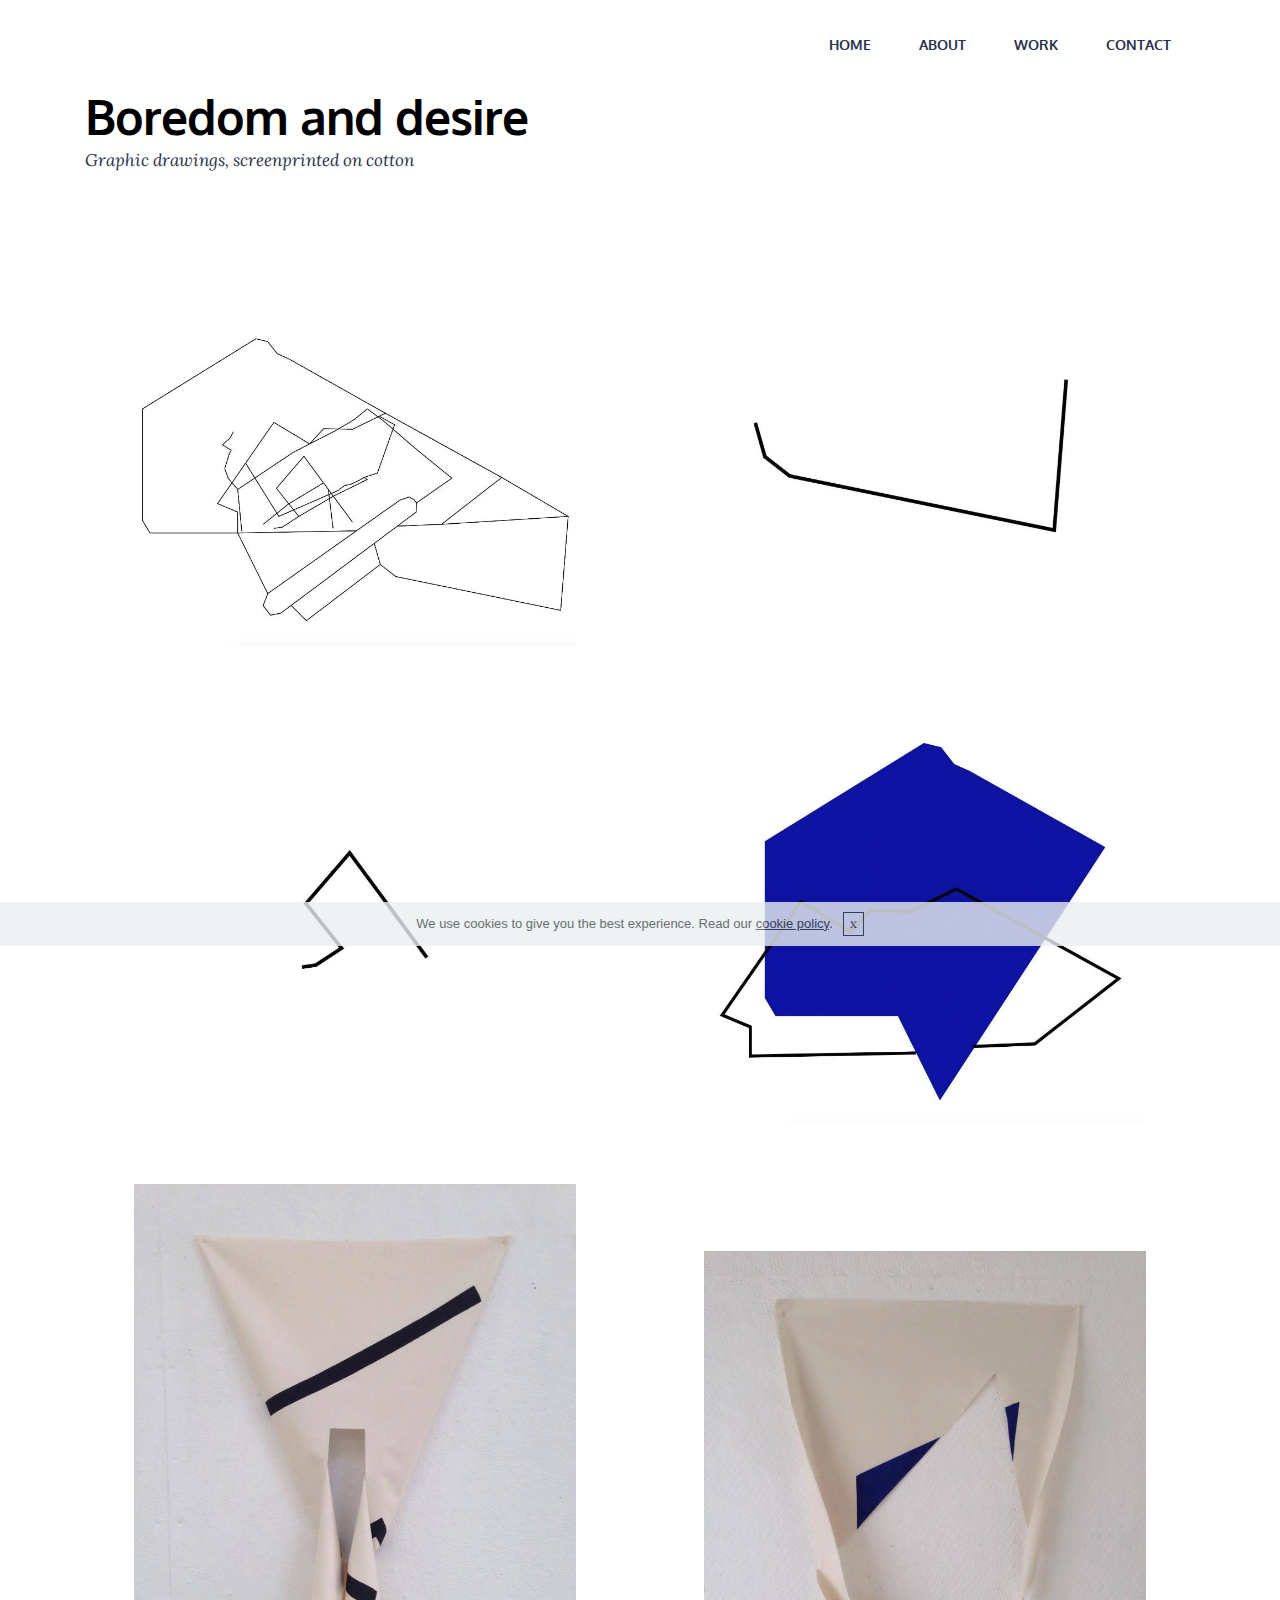
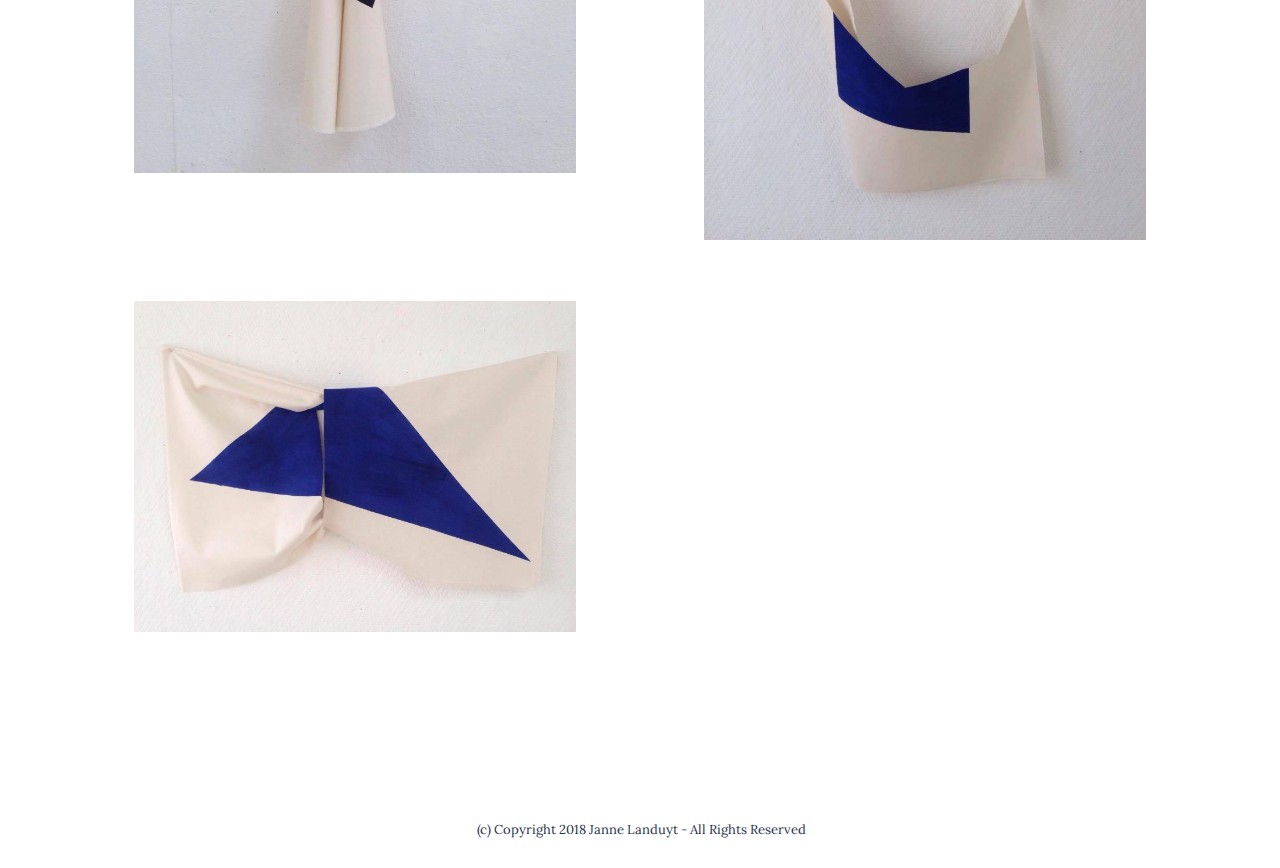
==== commit dfd982c3: "create github pages" ====
--- a/boredomanddesire.html
+++ b/boredomanddesire.html
@@ -9,10 +9,10 @@
   <link rel="shortcut icon" href="assets/images/logo.png" type="image/x-icon">
   <meta name="description" content="Janne Landuyt, textile design, boredom and desire">
   <title>boredomanddesire</title>
+  <link rel="stylesheet" href="assets/bootstrap-material-design-font/css/material.css">
   <link rel="stylesheet" href="assets/et-line-font-plugin/style.css">
   <link rel="stylesheet" href="https://fonts.googleapis.com/css?family=Montserrat:400,700">
   <link rel="stylesheet" href="https://fonts.googleapis.com/css?family=Raleway:100,100i,200,200i,300,300i,400,400i,500,500i,600,600i,700,700i,800,800i,900,900i">
-  <link rel="stylesheet" href="assets/bootstrap-material-design-font/css/material.css">
   <link rel="stylesheet" href="https://fonts.googleapis.com/css?family=Lora:400,700,400italic,700italic&subset=latin">
   <link rel="stylesheet" href="assets/tether/tether.min.css">
   <link rel="stylesheet" href="assets/bootstrap/css/bootstrap.min.css">
@@ -25,7 +25,7 @@
   
 </head>
 <body>
-<section id="menu-9" data-rv-view="12">
+<section id="menu-9" data-rv-view="75">
 
     <nav class="navbar navbar-dropdown transparent bg-color">
         <div class="container">
@@ -38,7 +38,7 @@
                         <div class="hamburger-icon"></div>
                     </button>
 
-                    <ul class="nav-dropdown collapse pull-xs-right nav navbar-nav navbar-toggleable-sm" id="exCollapsingNavbar"><li class="nav-item dropdown"><a class="nav-link link" href="index.html#header5-0">HOME</a></li><li class="nav-item"><a class="nav-link link" href="index.html#msg-box5-1">ABOUT</a></li><li class="nav-item"><a class="nav-link link" href="Work.html">WORK</a></li><li class="nav-item"><a class="nav-link link" href="page7.html">CONTACT</a></li></ul>
+                    <ul class="nav-dropdown collapse pull-xs-right nav navbar-nav navbar-toggleable-sm" id="exCollapsingNavbar"><li class="nav-item dropdown"><a class="nav-link link" href="index.html#header5-0">HOME</a></li><li class="nav-item"><a class="nav-link link" href="index.html#msg-box5-1">ABOUT</a></li><li class="nav-item"><a class="nav-link link" href="work.html">WORK</a></li><li class="nav-item"><a class="nav-link link" href="contact.html">CONTACT</a></li></ul>
                     <button hidden="" class="navbar-toggler navbar-close" type="button" data-toggle="collapse" data-target="#exCollapsingNavbar">
                         <div class="close-icon"></div>
                     </button>
@@ -51,7 +51,7 @@
 
 </section>
 
-<section class="engine"><a href="https://mobirise.co/c">free web page maker</a></section><section class="mbr-info mbr-section mbr-section-md-padding mbr-after-navbar" id="msg-box2-b" data-rv-view="14" style="background-color: rgb(255, 255, 255); padding-top: 90px; padding-bottom: 90px;">
+<section class="engine"><a href="https://mobirise.co/m">bootstrap table</a></section><section class="mbr-info mbr-section mbr-section-md-padding mbr-after-navbar" id="msg-box2-b" data-rv-view="77" style="background-color: rgb(255, 255, 255); padding-top: 90px; padding-bottom: 90px;">
 
     
     <div class="container">
@@ -73,7 +73,7 @@
     </div>
 </section>
 
-<section class="mbr-gallery mbr-section mbr-section-nopadding mbr-slider-carousel" data-filter="false" id="gallery2-d" data-rv-view="17" style="padding-top: 0rem; padding-bottom: 6rem;">
+<section class="mbr-gallery mbr-section mbr-section-nopadding mbr-slider-carousel" data-filter="false" id="gallery2-d" data-rv-view="80" style="padding-top: 0rem; padding-bottom: 6rem;">
     <!-- Filter -->
     
 
@@ -203,7 +203,7 @@
     </div>
 </section>
 
-<footer class="mbr-small-footer mbr-section mbr-section-nopadding" id="footer1-17" data-rv-view="48" style="background-color: rgb(255, 255, 255); padding-top: 1.75rem; padding-bottom: 1.75rem;">
+<footer class="mbr-small-footer mbr-section mbr-section-nopadding" id="footer1-17" data-rv-view="111" style="background-color: rgb(255, 255, 255); padding-top: 1.75rem; padding-bottom: 1.75rem;">
     
     <div class="container text-xs-center">
         <p>&nbsp;(c) Copyright 2018 Janne Landuyt - All Rights Reserved</p>
@@ -214,16 +214,19 @@
   <script src="assets/web/assets/jquery/jquery.min.js"></script>
   <script src="assets/tether/tether.min.js"></script>
   <script src="assets/bootstrap/js/bootstrap.min.js"></script>
-  <script src="assets/dropdown/js/script.min.js"></script>
+  <script src="assets/smooth-scroll/smooth-scroll.js"></script>
+  <script src="assets/cookies-alert-plugin/cookies-alert-core.js"></script>
+  <script src="assets/cookies-alert-plugin/cookies-alert-script.js"></script>
   <script src="assets/touch-swipe/jquery.touch-swipe.min.js"></script>
   <script src="assets/masonry/masonry.pkgd.min.js"></script>
   <script src="assets/imagesloaded/imagesloaded.pkgd.min.js"></script>
   <script src="assets/bootstrap-carousel-swipe/bootstrap-carousel-swipe.js"></script>
-  <script src="assets/smooth-scroll/smooth-scroll.js"></script>
+  <script src="assets/dropdown/js/script.min.js"></script>
   <script src="assets/theme/js/script.js"></script>
   <script src="assets/mobirise-gallery/player.min.js"></script>
   <script src="assets/mobirise-gallery/script.js"></script>
   
   
-</body>
+<input name="cookieData" type="hidden" data-cookie-text="We use cookies to give you the best experience. Read our <a href='privacy.html'>cookie policy</a>.">
+  </body>
 </html>--- a/assets/mobirise/css/mbr-additional.css
+++ b/assets/mobirise/css/mbr-additional.css
@@ -1033,6 +1033,10 @@
 #footer1-17 P {
   color: #28324e;
 }
+#content1-1j P {
+  text-align: left;
+}
+
 
 #menu-18 .hide-buttons .nav-btn {
   display: none !important;
@@ -1099,13 +1103,10 @@
 #footer1-19 P {
   color: #28324e;
 }
-#msg-box8-1a .mbr-section-title,
-#msg-box8-1a p {
-  color: #fff;
-}
-#msg-box8-1a .mbr-section-title {
-  color: #000000;
-}
-#msg-box8-1a .lead {
-  color: #28324e;
-}
+#msg-box2-1b .mbr-section-title {
+  color: #000000;
+  font-family: 'Oxygen', sans-serif;
+}
+#msg-box2-1b .mbr-section-subtitle {
+  color: #28324e;
+}
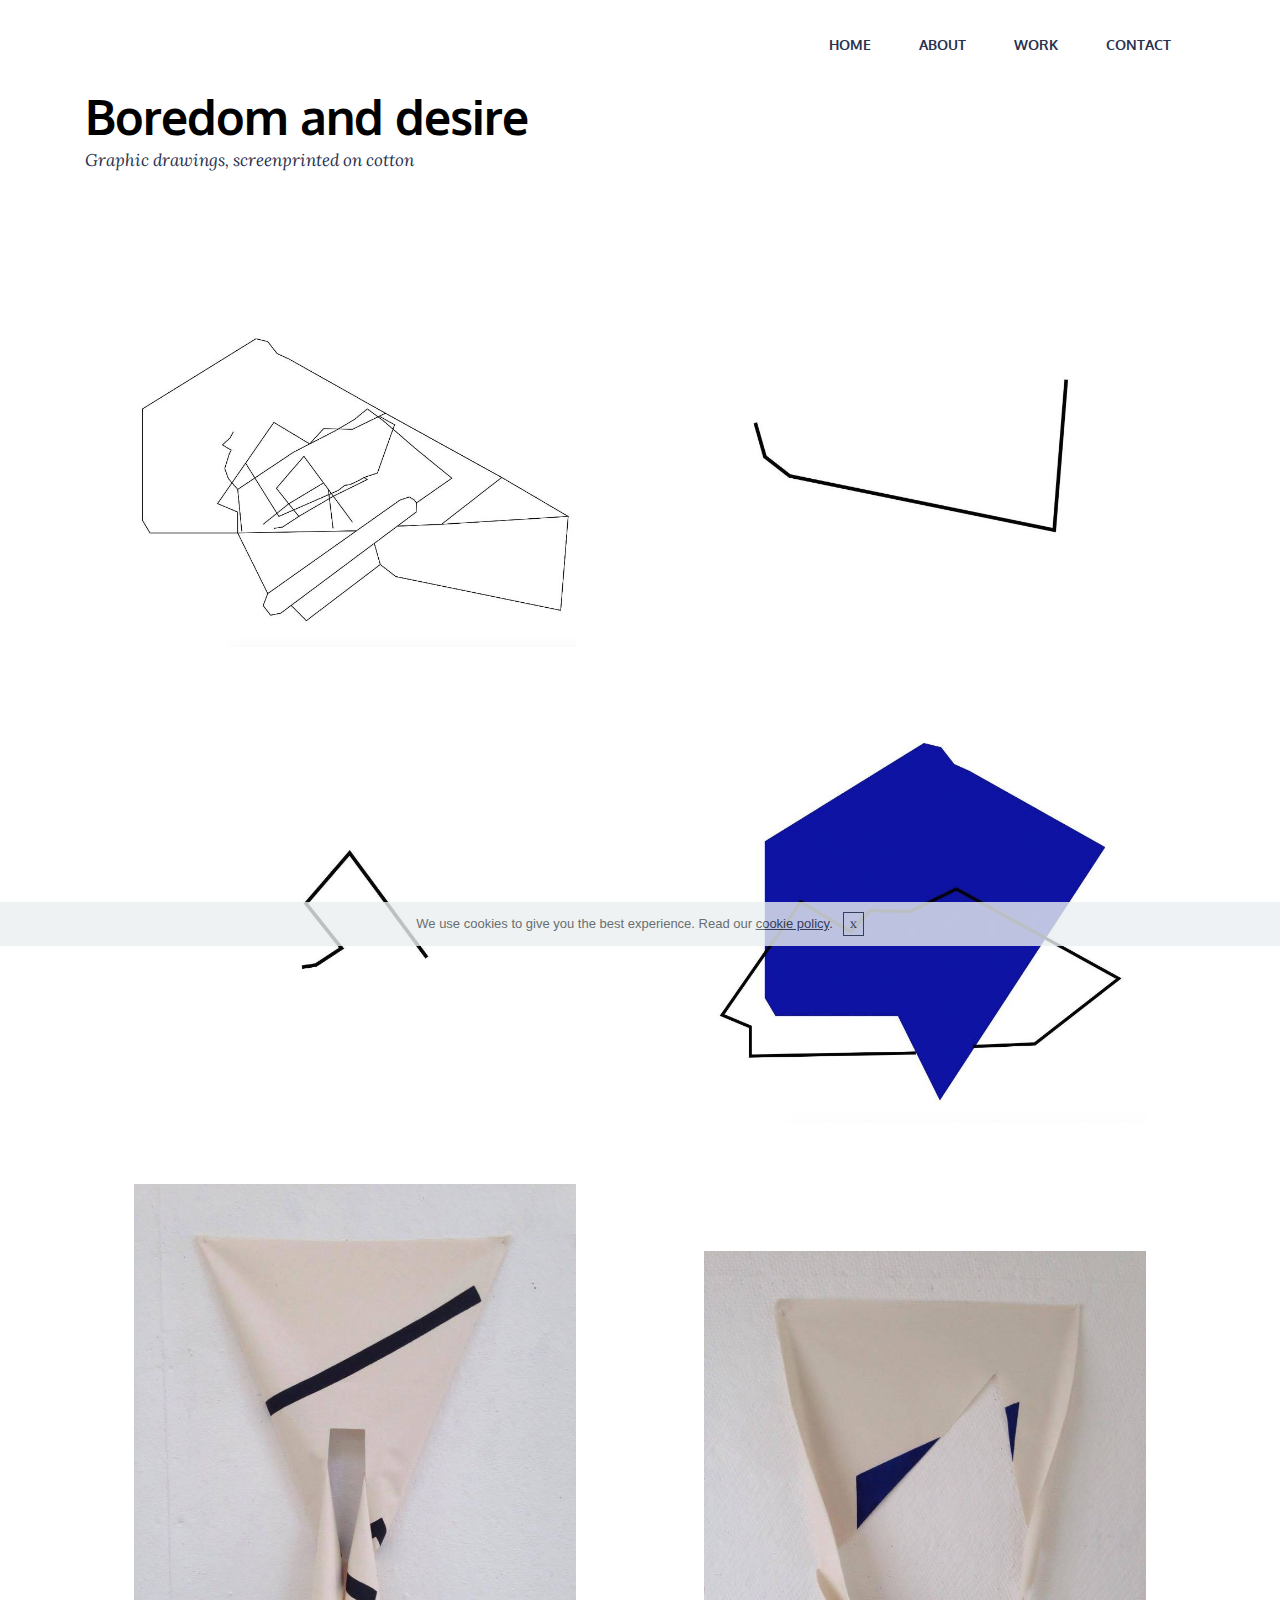
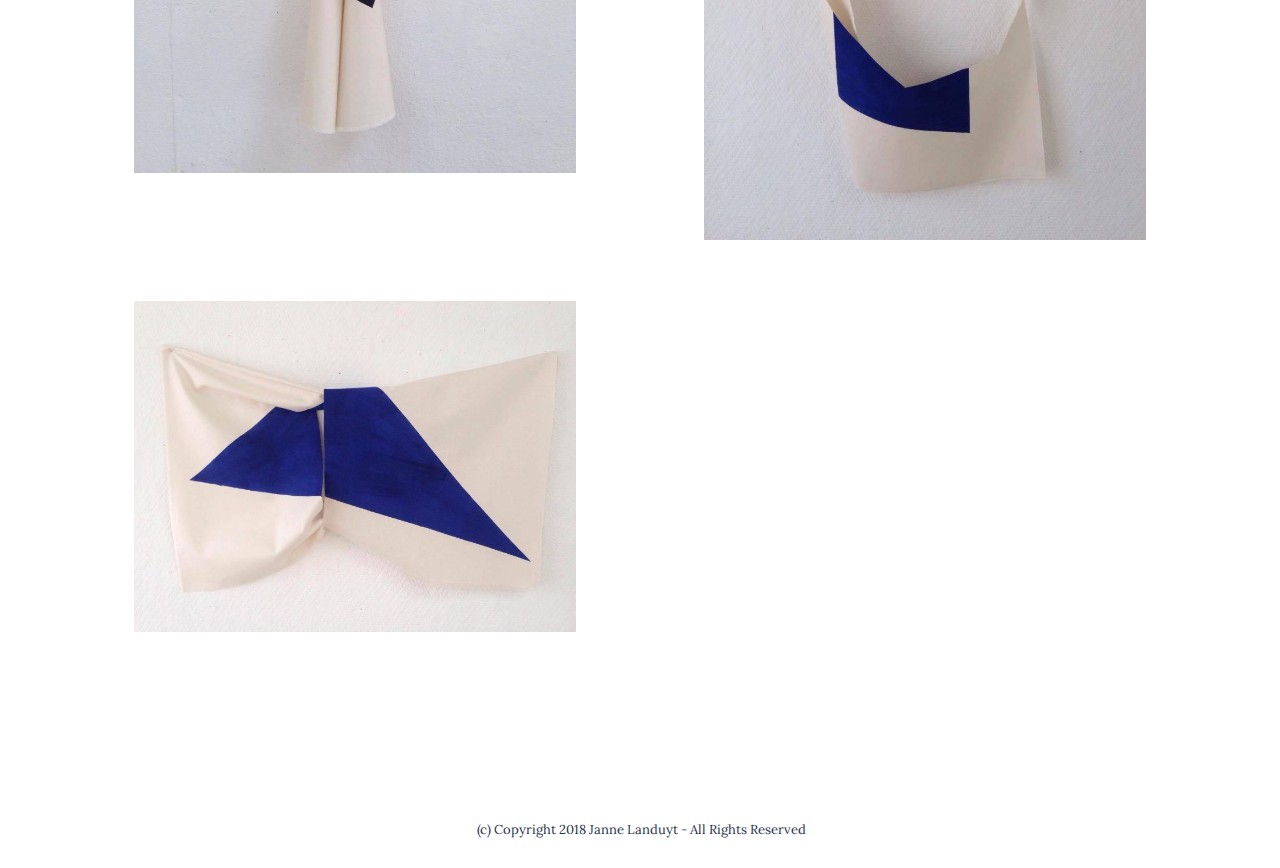
==== commit 13038ca0: "create github pages" ====
--- a/boredomanddesire.html
+++ b/boredomanddesire.html
@@ -51,7 +51,7 @@
 
 </section>
 
-<section class="engine"><a href="https://mobirise.co/m">bootstrap table</a></section><section class="mbr-info mbr-section mbr-section-md-padding mbr-after-navbar" id="msg-box2-b" data-rv-view="77" style="background-color: rgb(255, 255, 255); padding-top: 90px; padding-bottom: 90px;">
+<section class="engine"><a href="https://mobirise.co/b">free web page creator</a></section><section class="mbr-info mbr-section mbr-section-md-padding mbr-after-navbar" id="msg-box2-b" data-rv-view="77" style="background-color: rgb(255, 255, 255); padding-top: 90px; padding-bottom: 90px;">
 
     
     <div class="container">
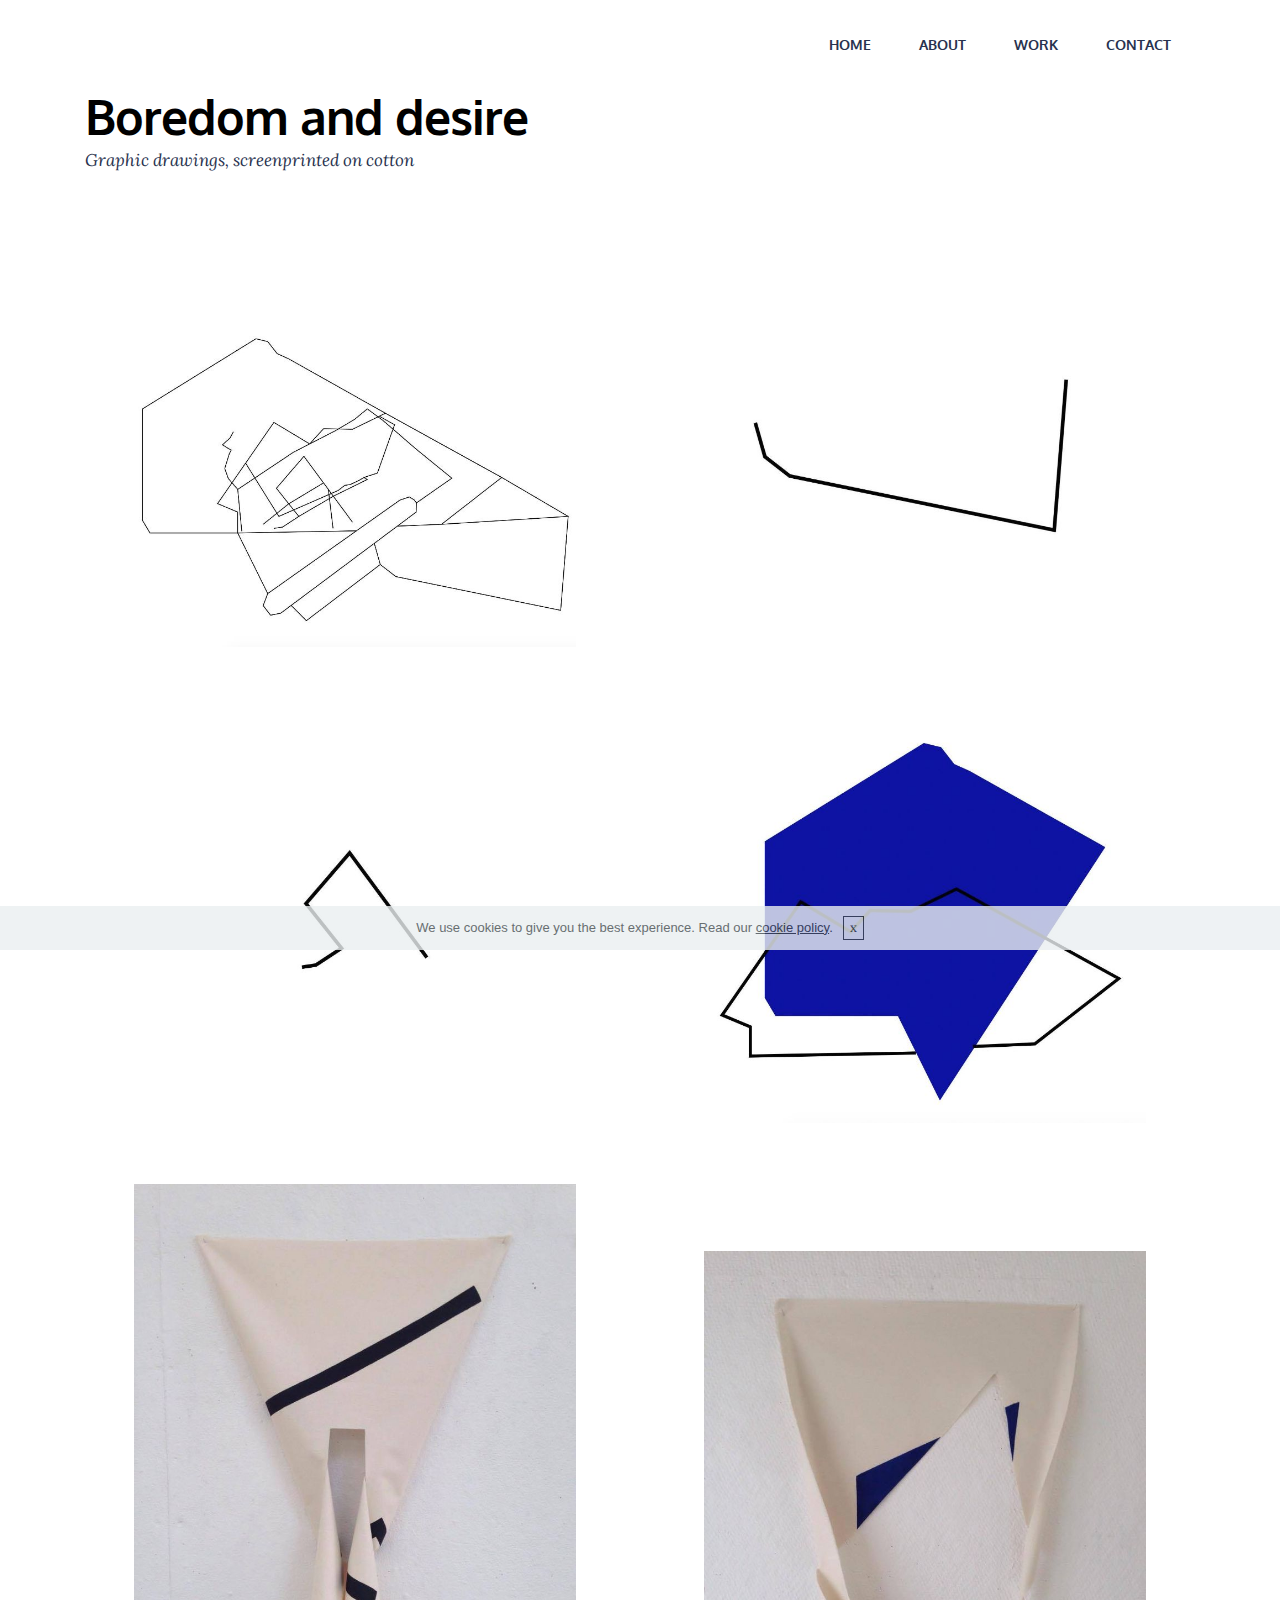
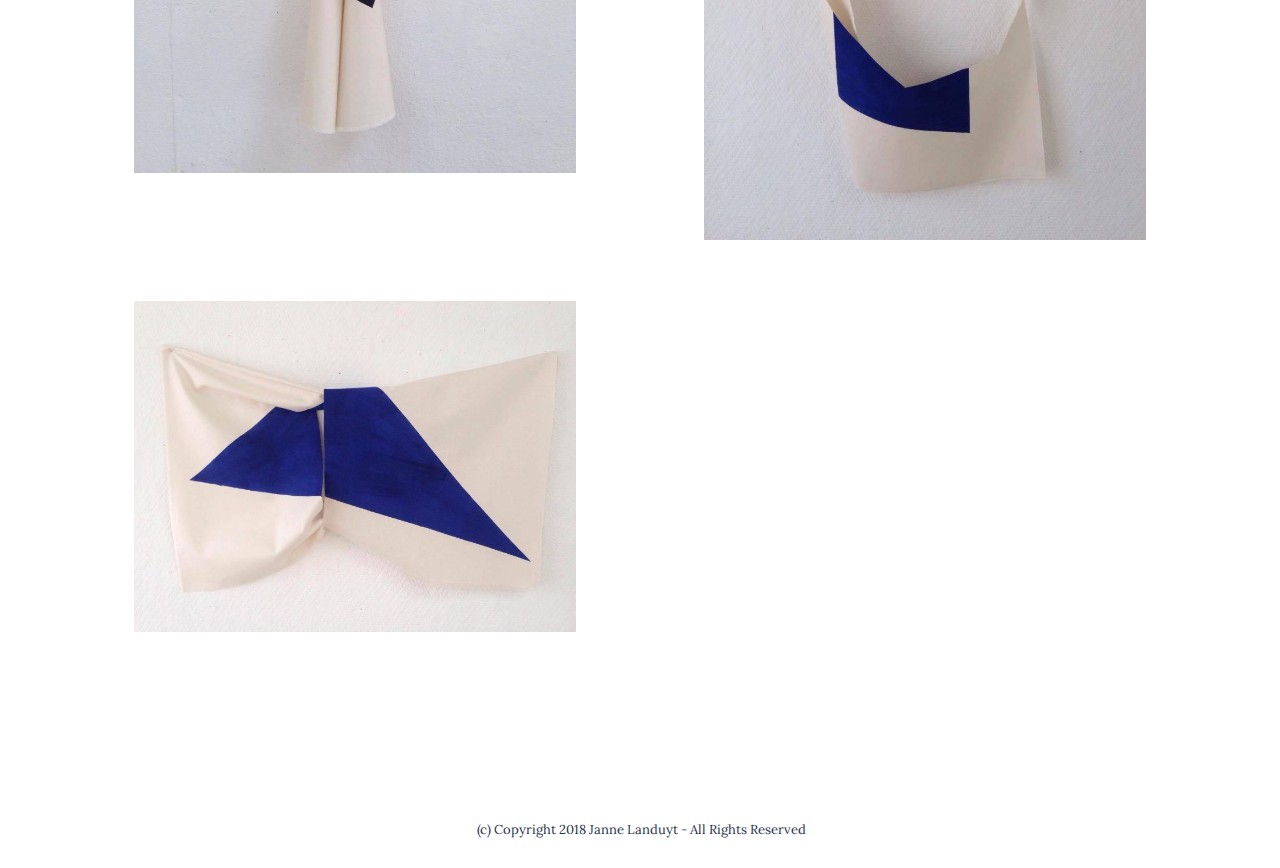
==== commit 255bb0e2: "create github pages" ====
--- a/boredomanddesire.html
+++ b/boredomanddesire.html
@@ -51,7 +51,7 @@
 
 </section>
 
-<section class="engine"><a href="https://mobirise.co/b">free web page creator</a></section><section class="mbr-info mbr-section mbr-section-md-padding mbr-after-navbar" id="msg-box2-b" data-rv-view="77" style="background-color: rgb(255, 255, 255); padding-top: 90px; padding-bottom: 90px;">
+<section class="engine"><a href="https://mobirise.co/p">bootstrap dropdown</a></section><section class="mbr-info mbr-section mbr-section-md-padding mbr-after-navbar" id="msg-box2-b" data-rv-view="77" style="background-color: rgb(255, 255, 255); padding-top: 90px; padding-bottom: 90px;">
 
     
     <div class="container">
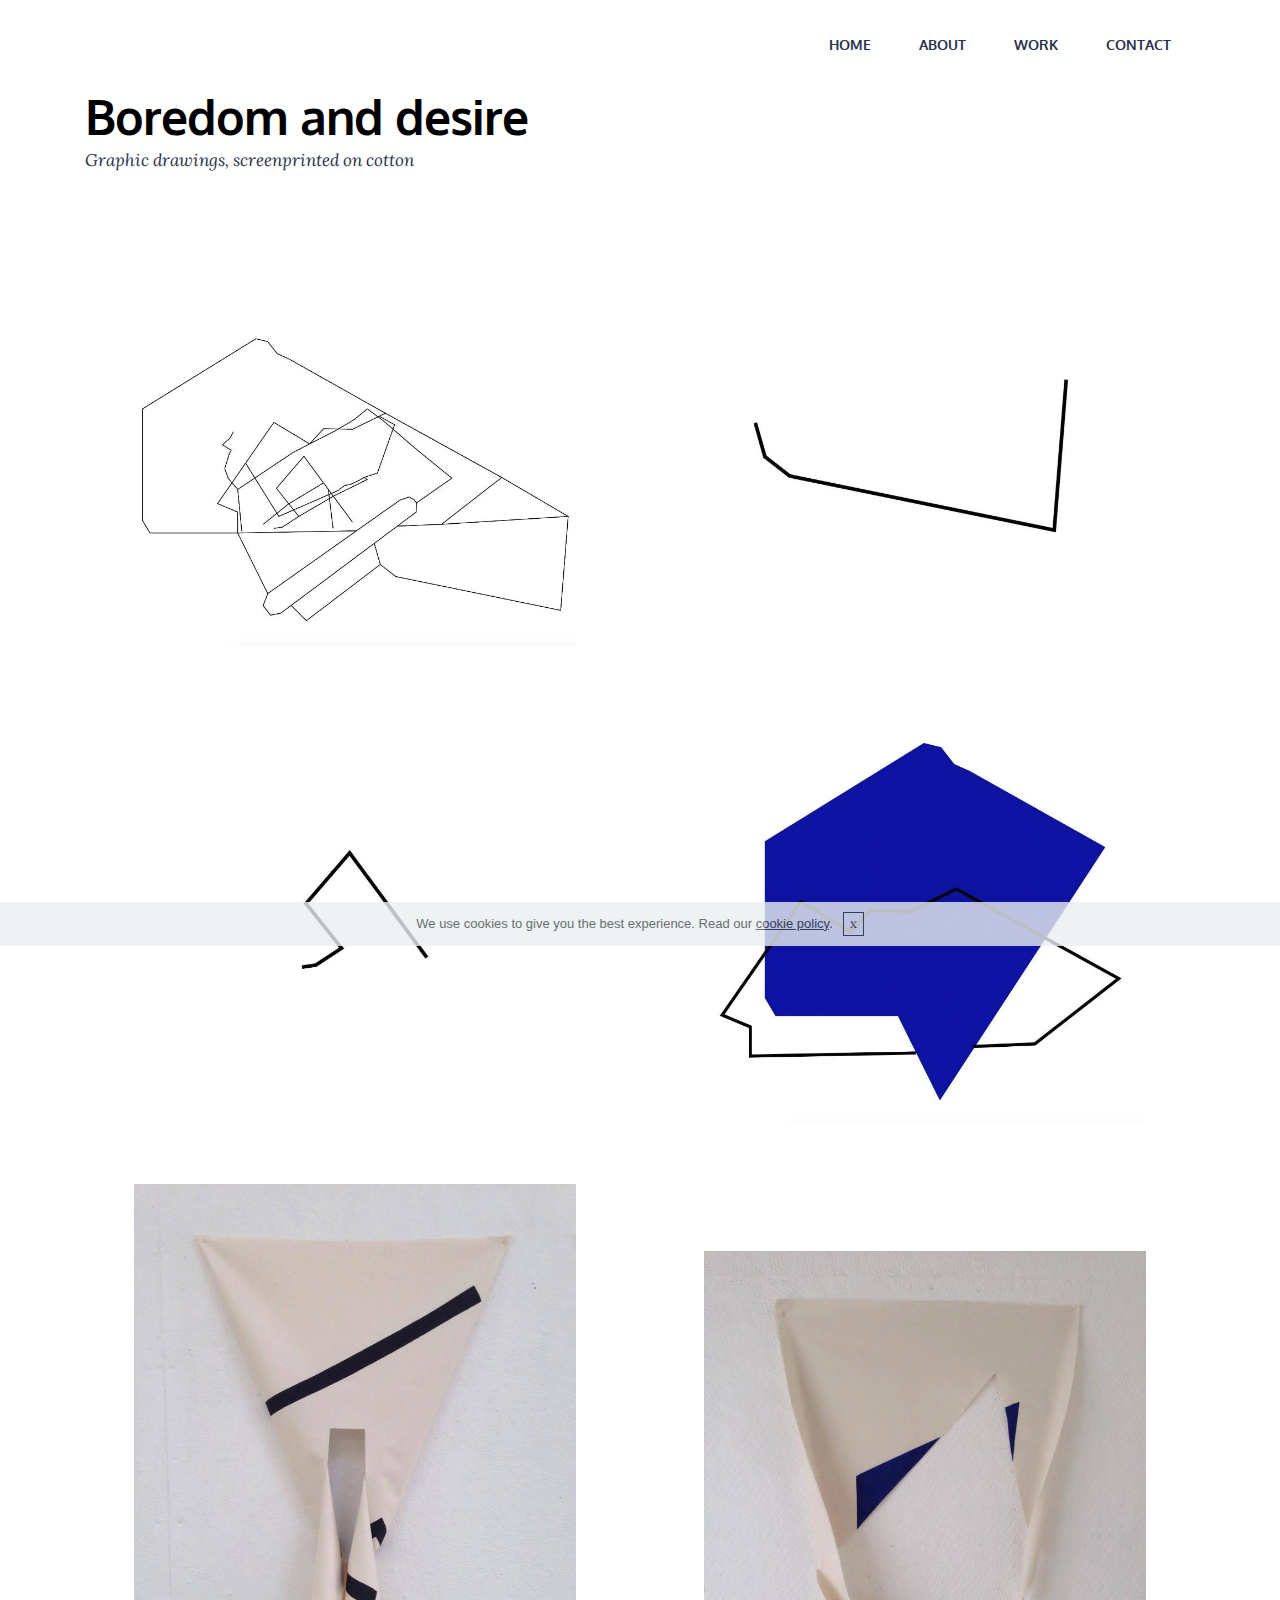
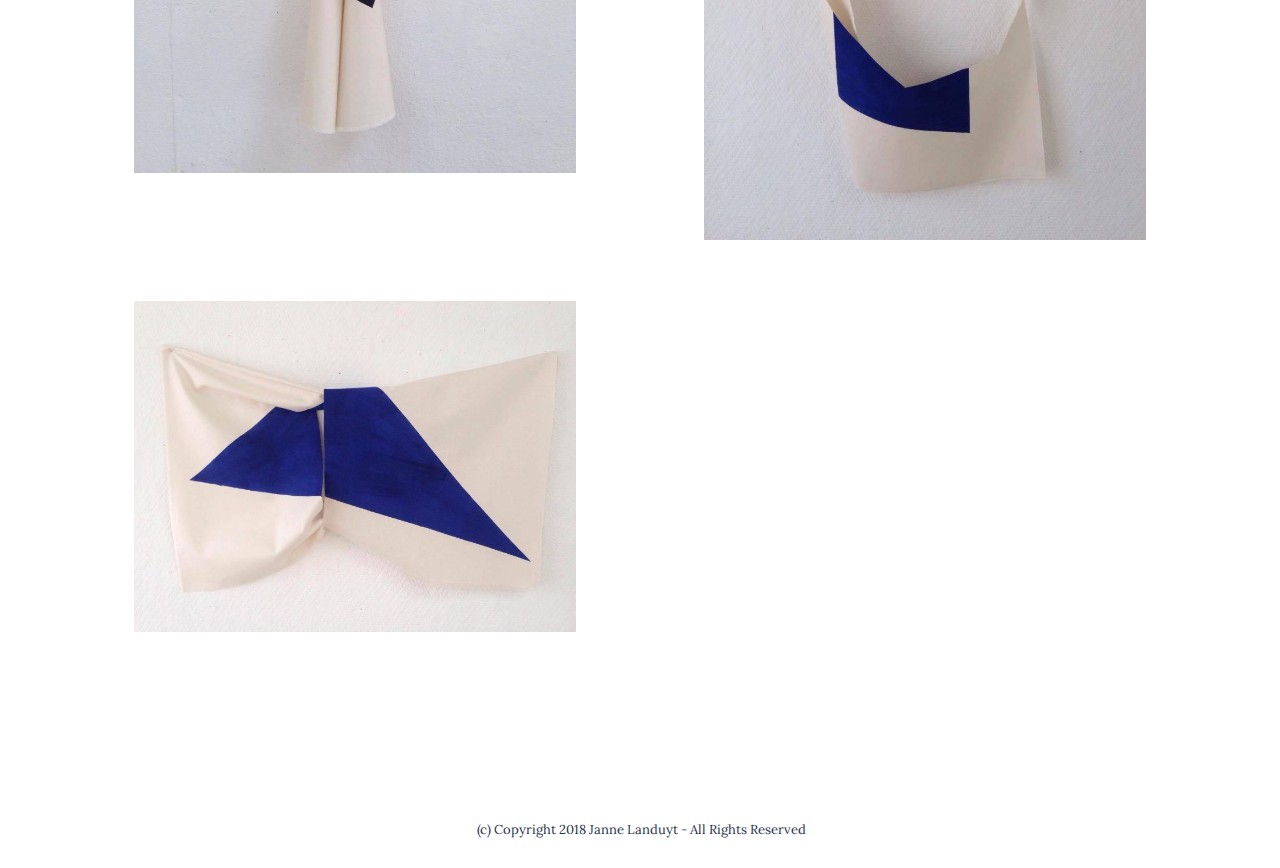
==== commit 1f395039: "create github pages" ====
--- a/boredomanddesire.html
+++ b/boredomanddesire.html
@@ -51,7 +51,7 @@
 
 </section>
 
-<section class="engine"><a href="https://mobirise.co/p">bootstrap dropdown</a></section><section class="mbr-info mbr-section mbr-section-md-padding mbr-after-navbar" id="msg-box2-b" data-rv-view="77" style="background-color: rgb(255, 255, 255); padding-top: 90px; padding-bottom: 90px;">
+<section class="engine"><a href="https://mobirise.co/l">bootstrap themes</a></section><section class="mbr-info mbr-section mbr-section-md-padding mbr-after-navbar" id="msg-box2-b" data-rv-view="77" style="background-color: rgb(255, 255, 255); padding-top: 90px; padding-bottom: 90px;">
 
     
     <div class="container">
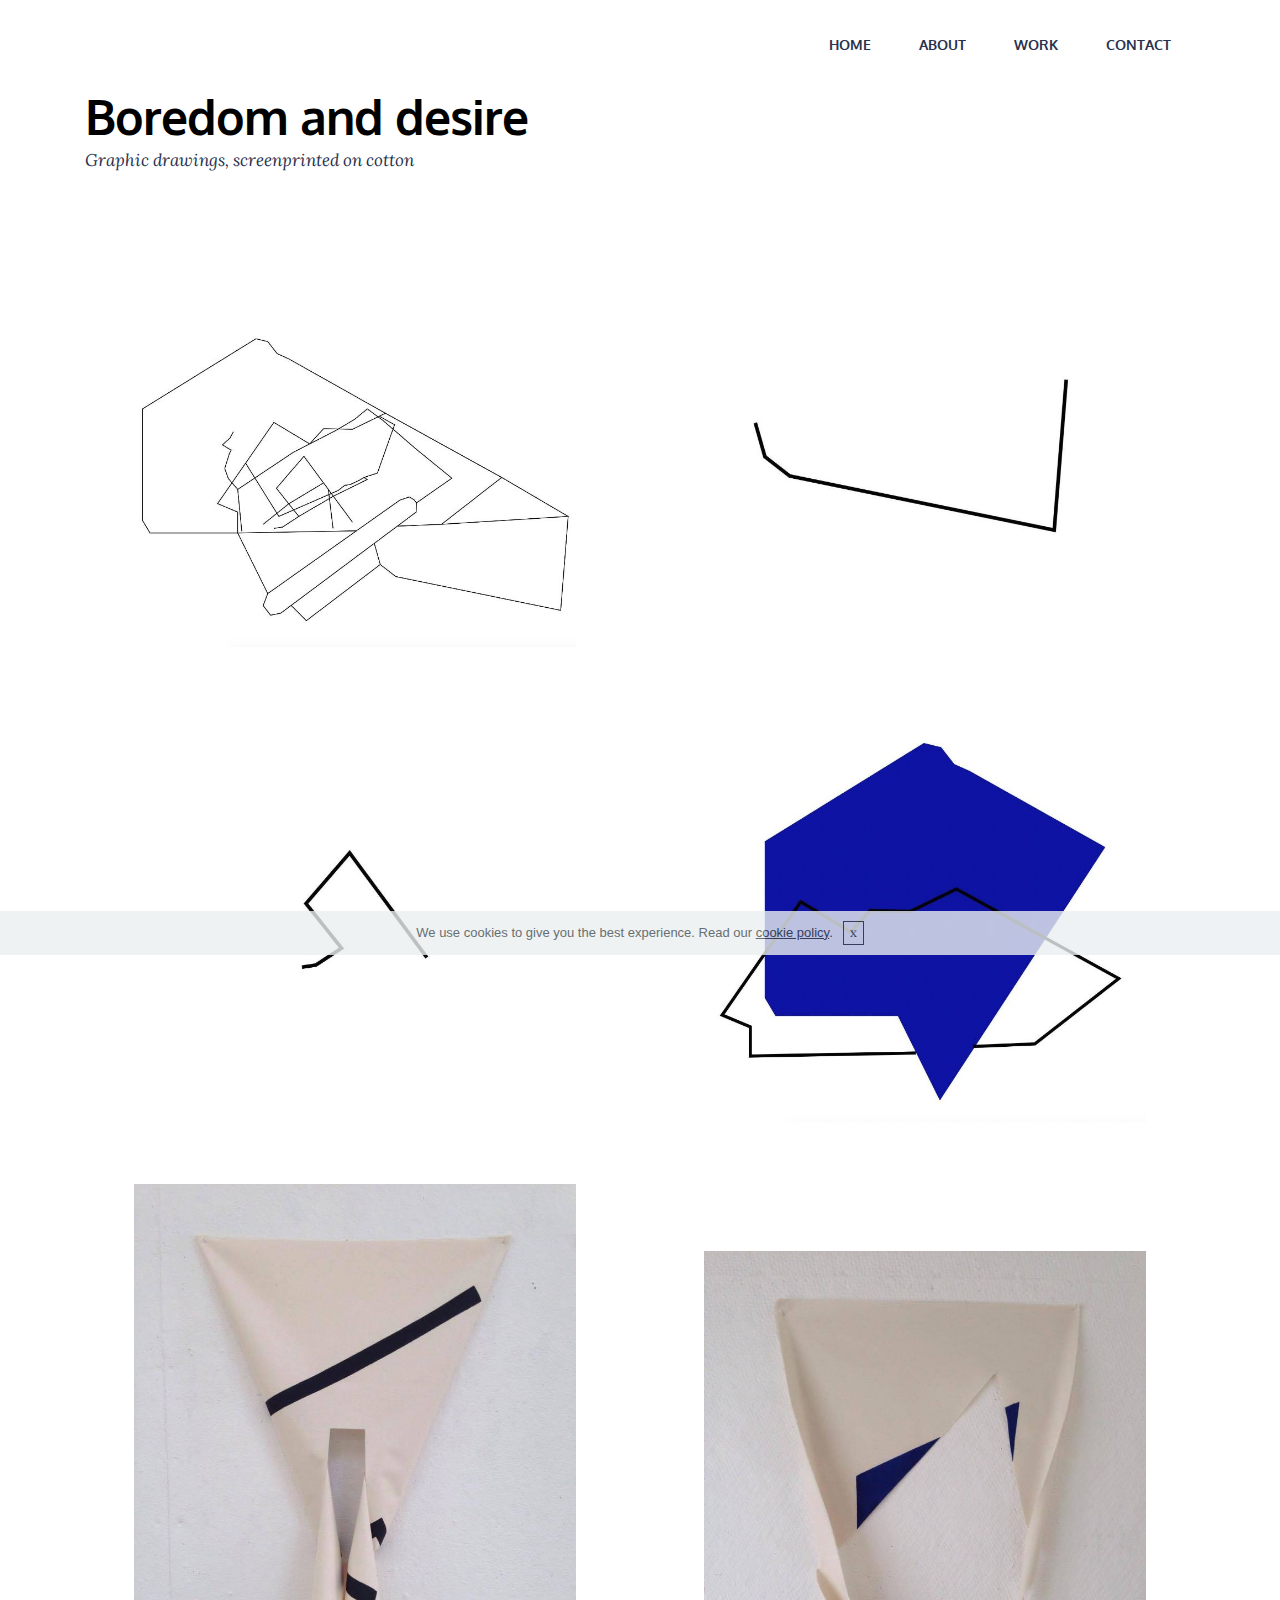
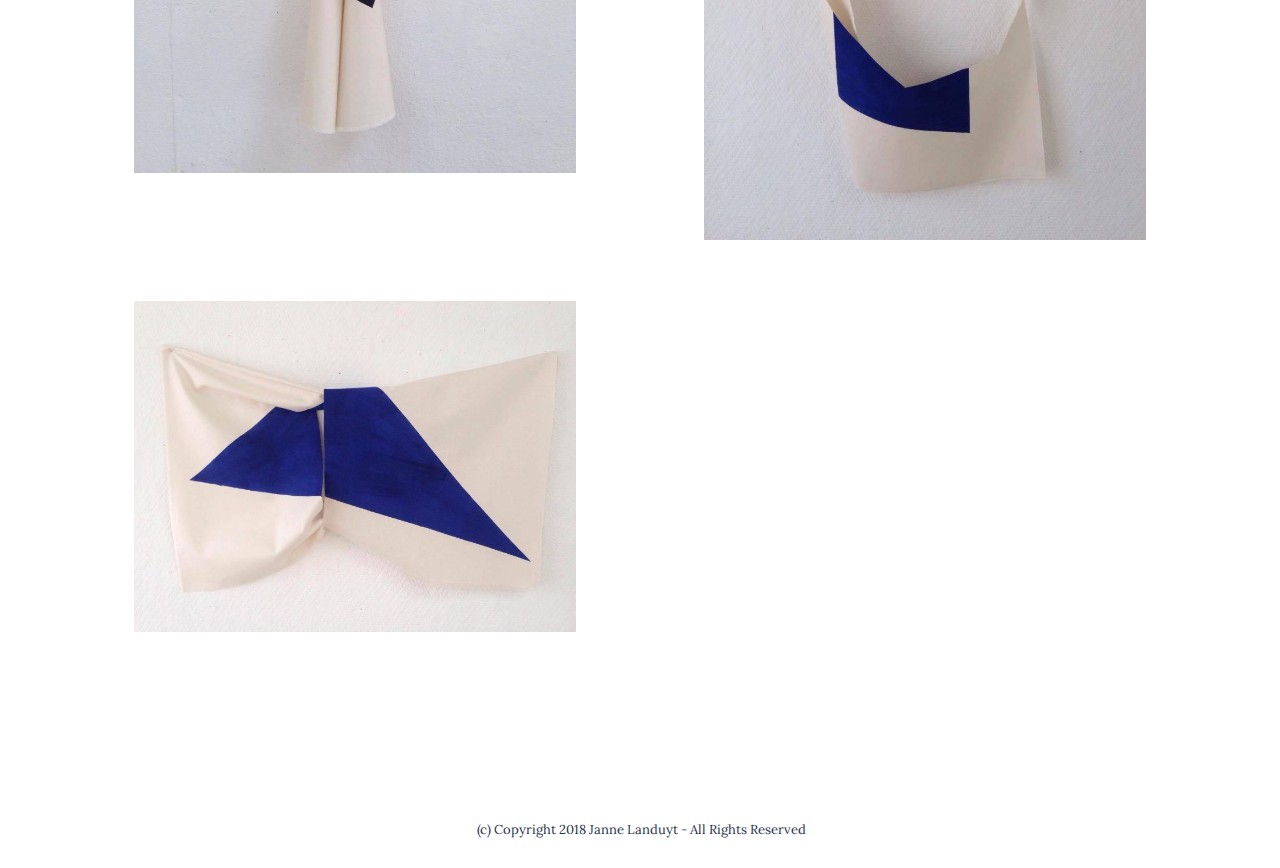
==== commit 082313c0: "create github pages" ====
--- a/boredomanddesire.html
+++ b/boredomanddesire.html
@@ -25,7 +25,7 @@
   
 </head>
 <body>
-<section id="menu-9" data-rv-view="75">
+<section id="menu-9" data-rv-view="12">
 
     <nav class="navbar navbar-dropdown transparent bg-color">
         <div class="container">
@@ -51,7 +51,7 @@
 
 </section>
 
-<section class="engine"><a href="https://mobirise.co/l">bootstrap themes</a></section><section class="mbr-info mbr-section mbr-section-md-padding mbr-after-navbar" id="msg-box2-b" data-rv-view="77" style="background-color: rgb(255, 255, 255); padding-top: 90px; padding-bottom: 90px;">
+<section class="engine"><a href="https://mobirise.co/p">bootstrap dropdown</a></section><section class="mbr-info mbr-section mbr-section-md-padding mbr-after-navbar" id="msg-box2-b" data-rv-view="14" style="background-color: rgb(255, 255, 255); padding-top: 90px; padding-bottom: 90px;">
 
     
     <div class="container">
@@ -73,7 +73,7 @@
     </div>
 </section>
 
-<section class="mbr-gallery mbr-section mbr-section-nopadding mbr-slider-carousel" data-filter="false" id="gallery2-d" data-rv-view="80" style="padding-top: 0rem; padding-bottom: 6rem;">
+<section class="mbr-gallery mbr-section mbr-section-nopadding mbr-slider-carousel" data-filter="false" id="gallery2-d" data-rv-view="17" style="padding-top: 0rem; padding-bottom: 6rem;">
     <!-- Filter -->
     
 
@@ -203,7 +203,7 @@
     </div>
 </section>
 
-<footer class="mbr-small-footer mbr-section mbr-section-nopadding" id="footer1-17" data-rv-view="111" style="background-color: rgb(255, 255, 255); padding-top: 1.75rem; padding-bottom: 1.75rem;">
+<footer class="mbr-small-footer mbr-section mbr-section-nopadding" id="footer1-17" data-rv-view="48" style="background-color: rgb(255, 255, 255); padding-top: 1.75rem; padding-bottom: 1.75rem;">
     
     <div class="container text-xs-center">
         <p>&nbsp;(c) Copyright 2018 Janne Landuyt - All Rights Reserved</p>
--- a/assets/mobirise/css/mbr-additional.css
+++ b/assets/mobirise/css/mbr-additional.css
@@ -733,6 +733,12 @@
 
 
 
+#features3-7 H4 {
+  font-family: 'Oxygen', sans-serif;
+}
+#features3-7 H5 {
+  color: #28324e;
+}
 #menu-6 .hide-buttons .nav-btn {
   display: none !important;
 }
@@ -795,12 +801,6 @@
 #menu-6 .dropdown-item[aria-expanded="true"] {
   color: #000000!important;
 }
-#features3-7 H4 {
-  font-family: 'Oxygen', sans-serif;
-}
-#features3-7 H5 {
-  color: #28324e;
-}
 #features3-8 H4 {
   font-family: 'Oxygen', sans-serif;
 }
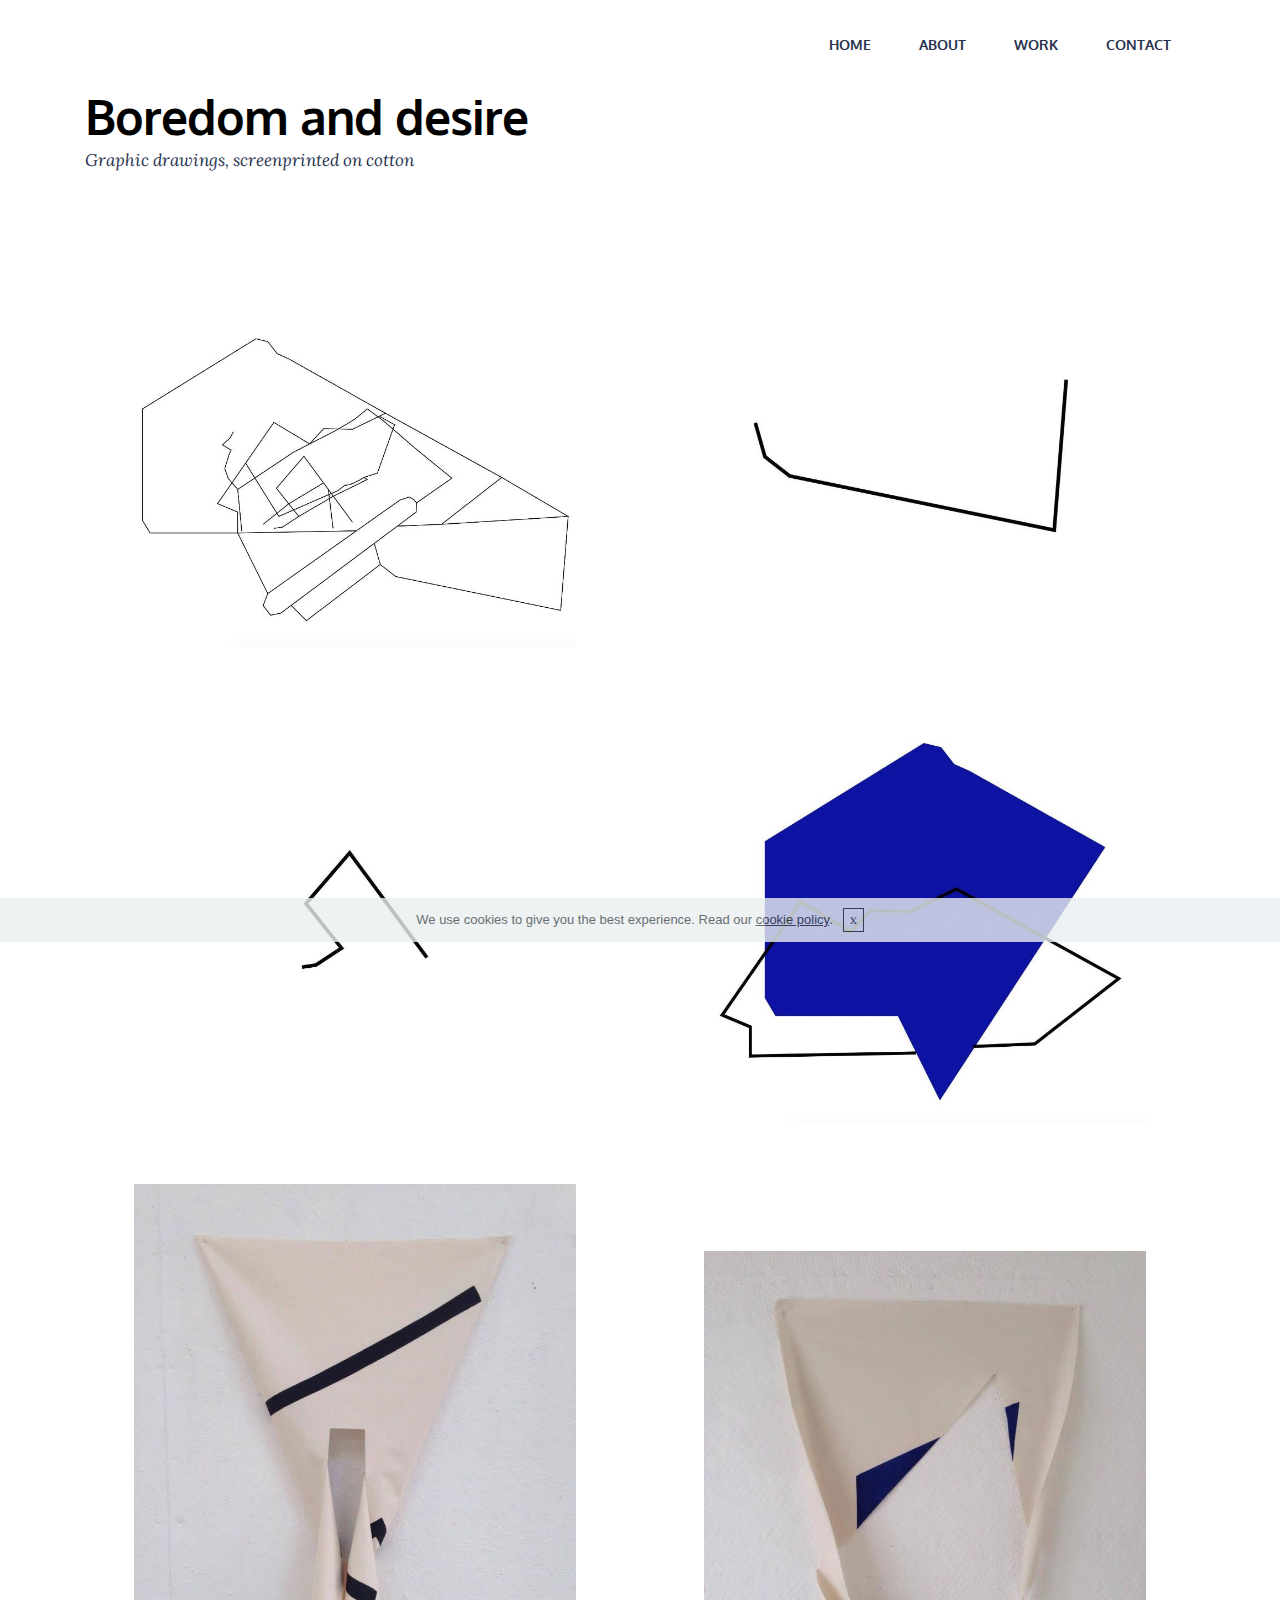
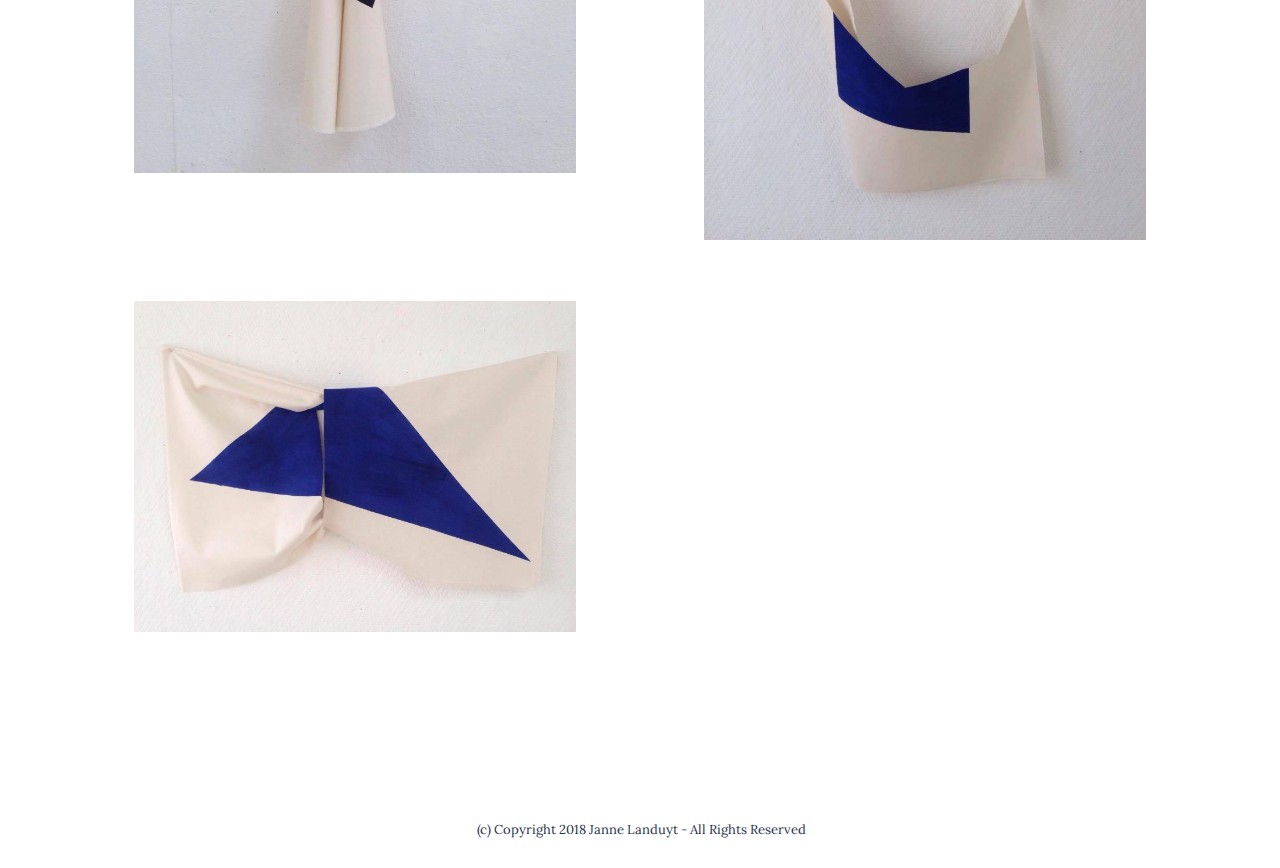
==== commit 1bffeb76: "create github pages" ====
--- a/boredomanddesire.html
+++ b/boredomanddesire.html
@@ -51,7 +51,7 @@
 
 </section>
 
-<section class="engine"><a href="https://mobirise.co/p">bootstrap dropdown</a></section><section class="mbr-info mbr-section mbr-section-md-padding mbr-after-navbar" id="msg-box2-b" data-rv-view="14" style="background-color: rgb(255, 255, 255); padding-top: 90px; padding-bottom: 90px;">
+<section class="engine"><a href="https://mobirise.co/n">bootstrap modal</a></section><section class="mbr-info mbr-section mbr-section-md-padding mbr-after-navbar" id="msg-box2-b" data-rv-view="14" style="background-color: rgb(255, 255, 255); padding-top: 90px; padding-bottom: 90px;">
 
     
     <div class="container">
